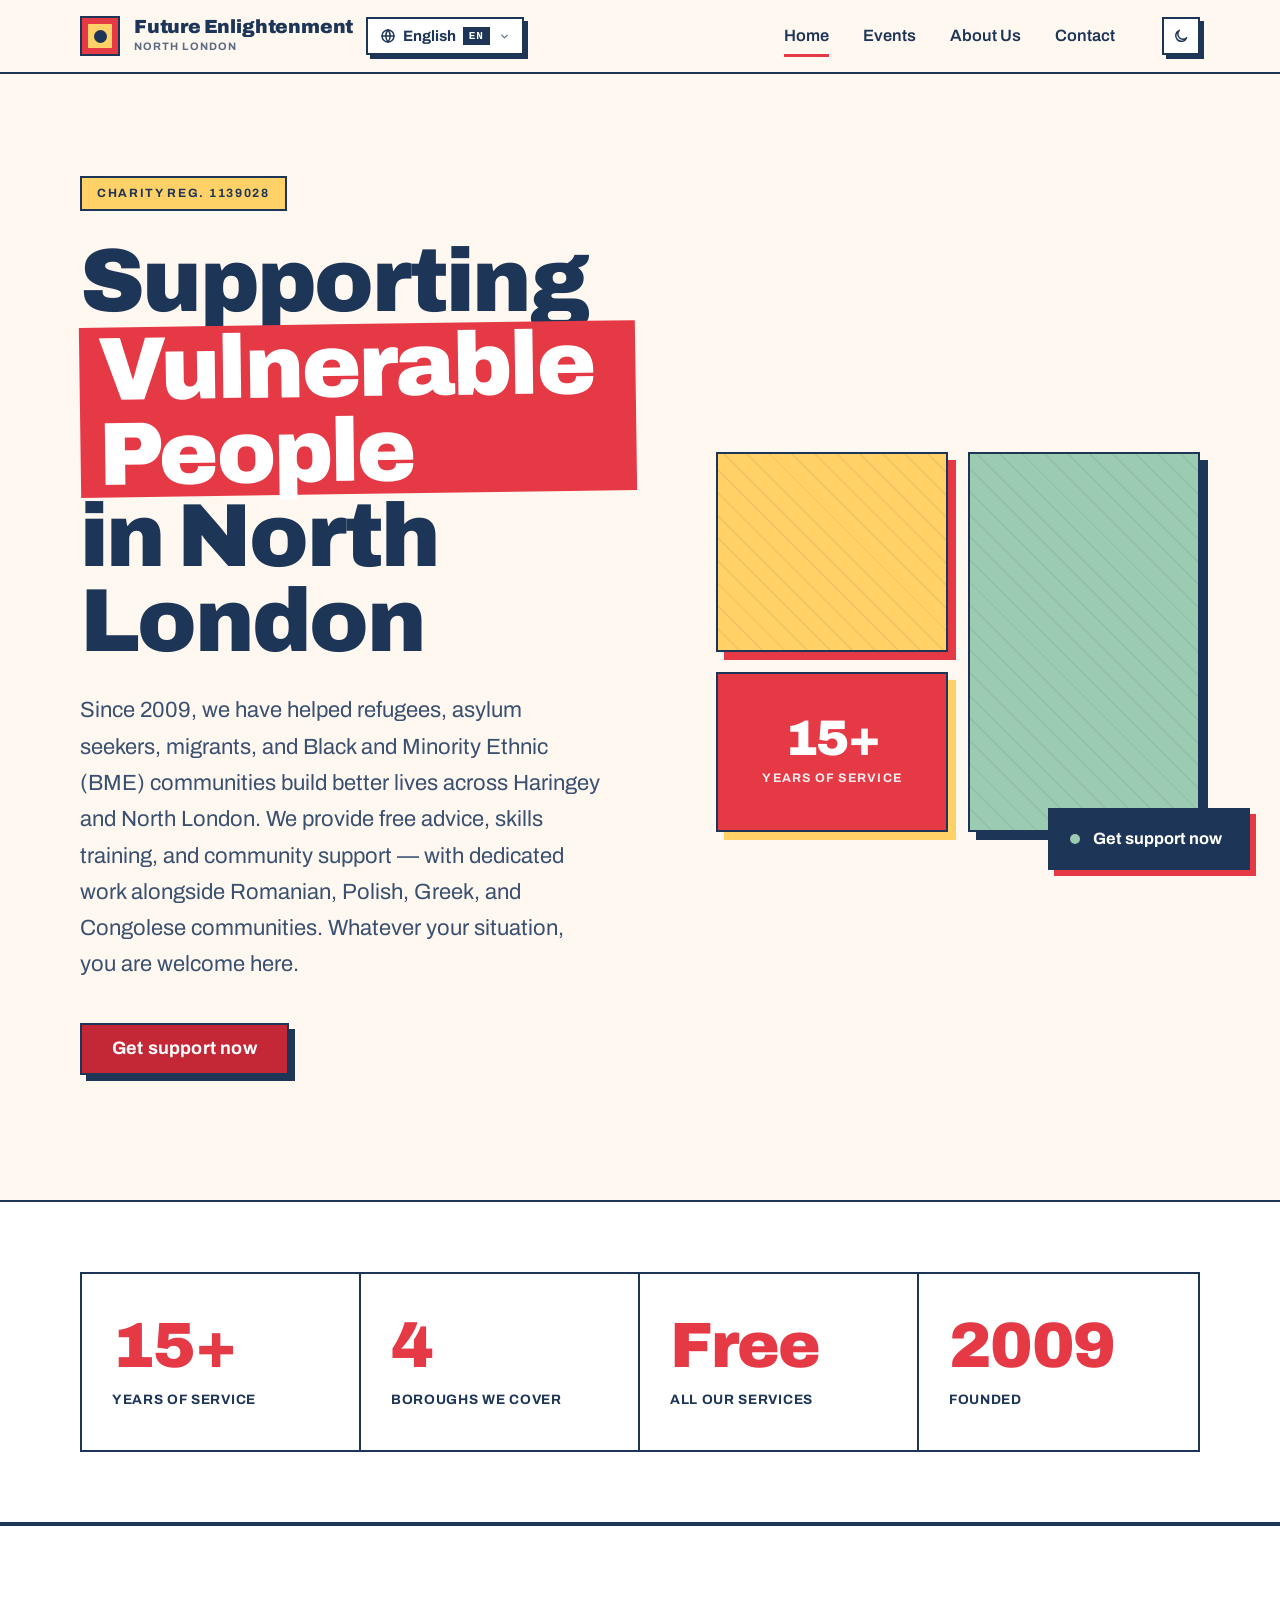
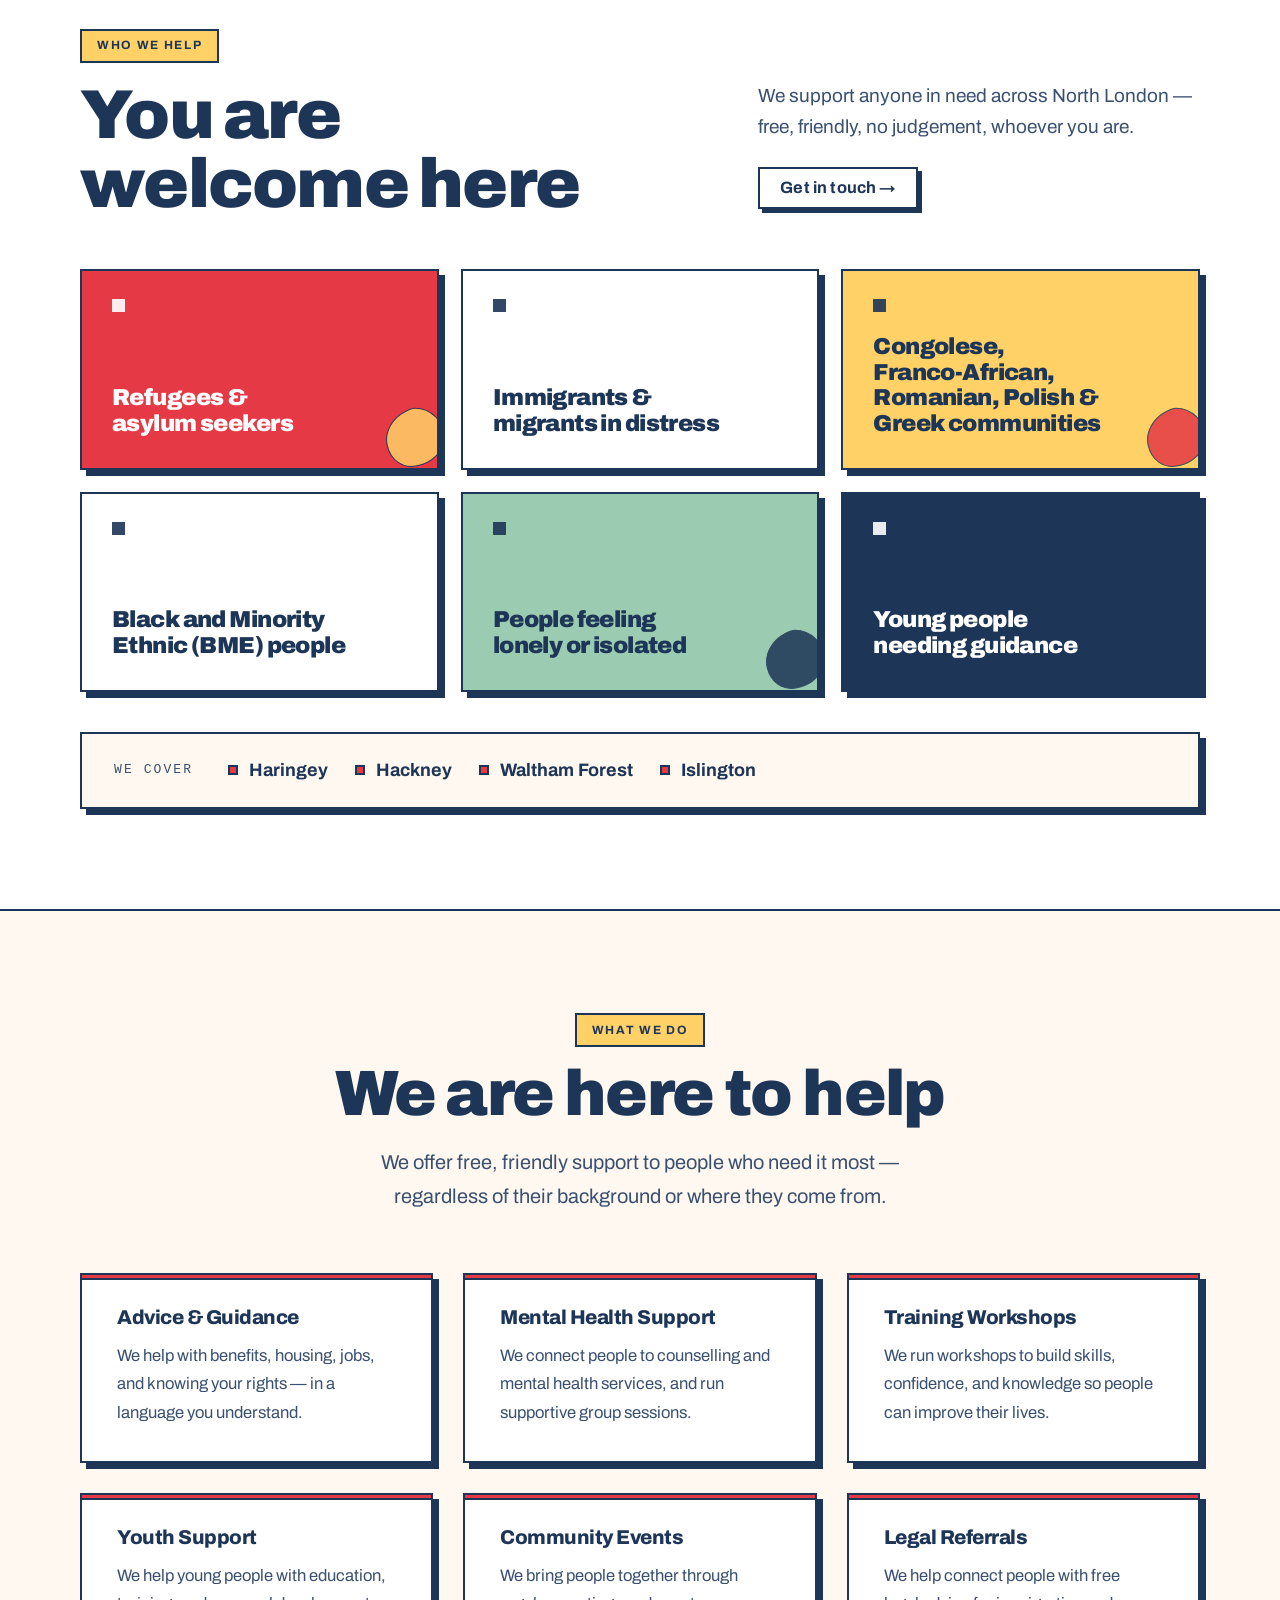
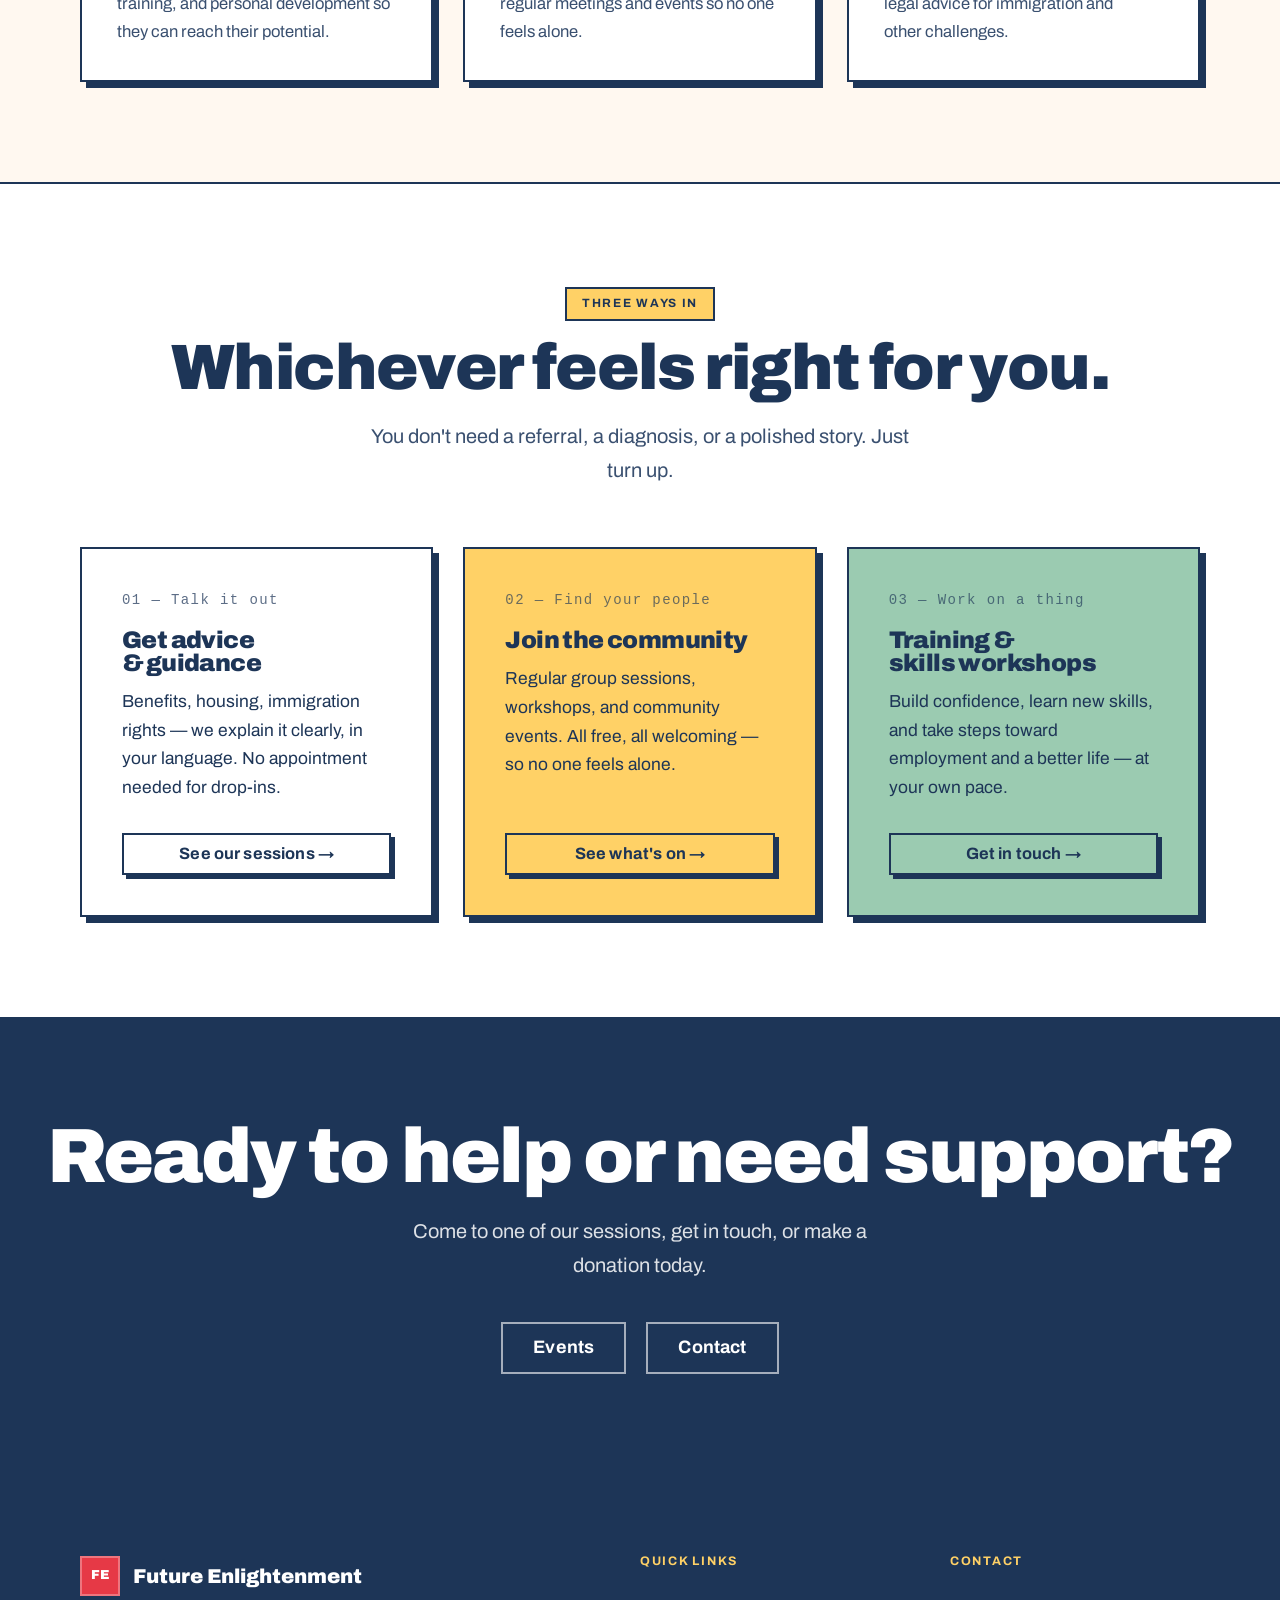
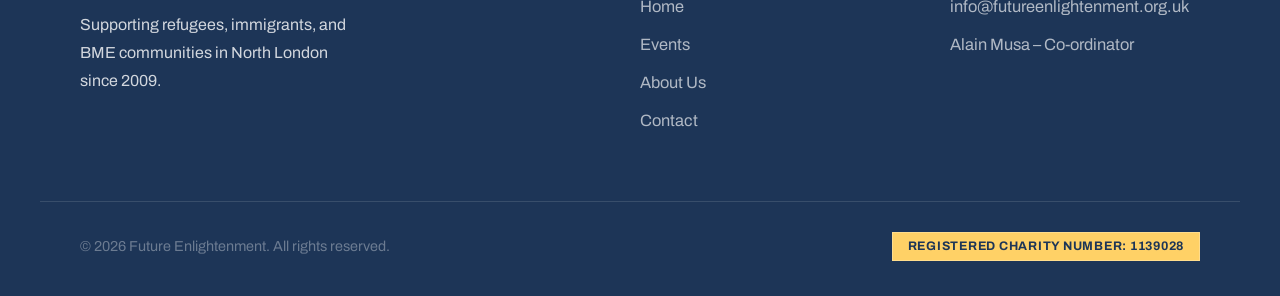
==== index.html @ 62caa4d7 "Accessibility: color contrast fixes and skip-to-content link Color scheme (WCAG AA compliance): - Ad" ====
<!DOCTYPE html>
<html lang="en">
<head>
  <meta charset="UTF-8" />
  <meta name="viewport" content="width=device-width, initial-scale=1.0" />
  <meta name="description" content="Future Enlightenment – a charity supporting refugees, immigrants, and BME communities in North London, including Romanian, Polish, and Greek migrants. Free advice, training, and community support." />
  <title>Future Enlightenment – Supporting Communities in North London</title>
  <link rel="preconnect" href="https://fonts.googleapis.com" />
  <link rel="preconnect" href="https://fonts.gstatic.com" crossorigin />
  <link href="https://fonts.googleapis.com/css2?family=Archivo:wght@400;600;700;800;900&display=swap" rel="stylesheet" />
  <link rel="stylesheet" href="css/style.css?v=4" />
</head>
<body>
  <a class="skip-link" href="#main-content">Skip to main content</a>

  <header class="site-header">
    <nav class="main-nav" aria-label="Main navigation">
      <div class="nav-left">
        <a href="index.html" class="nav-brand" aria-label="Future Enlightenment – Home">
          <span class="brand-mark" aria-hidden="true"></span>
          <span class="brand-name-wrap">
            <span class="brand-name">Future Enlightenment</span>
            <span class="brand-tagline" data-i18n="nav_tagline">North London</span>
          </span>
        </a>
        <div class="lang-switcher" id="lang-switcher">
          <button class="lang-trigger" id="lang-trigger" aria-haspopup="listbox" aria-expanded="false" aria-label="Language: English" title="Choose your language">
            <svg viewBox="0 0 24 24" width="16" height="16" fill="none" stroke="currentColor" stroke-width="2.2" stroke-linecap="round" stroke-linejoin="round" aria-hidden="true"><circle cx="12" cy="12" r="9"/><path d="M3 12h18"/><path d="M12 3a14 14 0 0 1 0 18"/><path d="M12 3a14 14 0 0 0 0 18"/></svg>
            <span class="lang-native" id="lang-native">English</span>
            <span class="lang-code" id="lang-code" aria-hidden="true">EN</span>
            <svg viewBox="0 0 24 24" width="11" height="11" fill="none" stroke="currentColor" stroke-width="2.8" stroke-linecap="round" stroke-linejoin="round" aria-hidden="true" class="lang-chev"><path d="M6 9l6 6 6-6"/></svg>
          </button>
          <div class="lang-panel" id="lang-panel" role="listbox" aria-label="Choose your language">
            <div class="lang-panel-head">
              <svg viewBox="0 0 24 24" width="13" height="13" fill="none" stroke="currentColor" stroke-width="2.2" stroke-linecap="round" stroke-linejoin="round" aria-hidden="true"><circle cx="12" cy="12" r="9"/><path d="M3 12h18"/><path d="M12 3a14 14 0 0 1 0 18"/><path d="M12 3a14 14 0 0 0 0 18"/></svg>
              <span>Choose your language</span>
            </div>
            <div class="lang-panel-list">
              <button class="lang-option active" data-lang="en" role="option" aria-selected="true" lang="en">
                <span class="lang-option-native">English</span>
                <span class="lang-option-meta">EN · Welcome</span>
                <span class="lang-check" aria-hidden="true"><svg viewBox="0 0 24 24" width="13" height="13" fill="none" stroke="currentColor" stroke-width="3" stroke-linecap="round" stroke-linejoin="round"><path d="M5 13l4 4 10-10"/></svg></span>
              </button>
              <button class="lang-option" data-lang="fr" role="option" aria-selected="false" lang="fr">
                <span class="lang-option-native">Français</span>
                <span class="lang-option-meta">FR · Bienvenue</span>
                <span class="lang-check" aria-hidden="true" style="display:none"><svg viewBox="0 0 24 24" width="13" height="13" fill="none" stroke="currentColor" stroke-width="3" stroke-linecap="round" stroke-linejoin="round"><path d="M5 13l4 4 10-10"/></svg></span>
              </button>
              <button class="lang-option" data-lang="ro" role="option" aria-selected="false" lang="ro">
                <span class="lang-option-native">Română</span>
                <span class="lang-option-meta">RO · Bun venit</span>
                <span class="lang-check" aria-hidden="true" style="display:none"><svg viewBox="0 0 24 24" width="13" height="13" fill="none" stroke="currentColor" stroke-width="3" stroke-linecap="round" stroke-linejoin="round"><path d="M5 13l4 4 10-10"/></svg></span>
              </button>
              <button class="lang-option" data-lang="pl" role="option" aria-selected="false" lang="pl">
                <span class="lang-option-native">Polski</span>
                <span class="lang-option-meta">PL · Witamy</span>
                <span class="lang-check" aria-hidden="true" style="display:none"><svg viewBox="0 0 24 24" width="13" height="13" fill="none" stroke="currentColor" stroke-width="3" stroke-linecap="round" stroke-linejoin="round"><path d="M5 13l4 4 10-10"/></svg></span>
              </button>
              <button class="lang-option" data-lang="el" role="option" aria-selected="false" lang="el">
                <span class="lang-option-native">Ελληνικά</span>
                <span class="lang-option-meta">EL · Καλώς ήρθατε</span>
                <span class="lang-check" aria-hidden="true" style="display:none"><svg viewBox="0 0 24 24" width="13" height="13" fill="none" stroke="currentColor" stroke-width="3" stroke-linecap="round" stroke-linejoin="round"><path d="M5 13l4 4 10-10"/></svg></span>
              </button>
              <button class="lang-option" data-lang="ln" role="option" aria-selected="false" lang="ln">
                <span class="lang-option-native">Lingála</span>
                <span class="lang-option-meta">LN · Boyei bolamu</span>
                <span class="lang-check" aria-hidden="true" style="display:none"><svg viewBox="0 0 24 24" width="13" height="13" fill="none" stroke="currentColor" stroke-width="3" stroke-linecap="round" stroke-linejoin="round"><path d="M5 13l4 4 10-10"/></svg></span>
              </button>
            </div>
          </div>
        </div>
      </div>

      <div class="nav-panel" id="nav-panel">
        <ul class="nav-links-row" role="list">
          <li><a href="index.html"   class="nav-link" data-i18n="nav_home">Home</a></li>
          <li><a href="events.html"  class="nav-link" data-i18n="nav_events">Events</a></li>
          <li><a href="about.html"   class="nav-link" data-i18n="nav_about">About Us</a></li>
          <li><a href="contact.html" class="nav-link" data-i18n="nav_contact">Contact</a></li>
        </ul>
      </div>

      <div class="nav-right">
        <button id="contrast-toggle" class="theme-toggle" aria-label="Switch to dark mode">
          <svg class="icon-moon" viewBox="0 0 24 24" width="16" height="16" fill="none" stroke="currentColor" stroke-width="2.2" stroke-linecap="round" stroke-linejoin="round" aria-hidden="true"><path d="M20.5 14.5A8.5 8.5 0 1 1 9.5 3.5a7 7 0 0 0 11 11Z"/></svg>
          <svg class="icon-sun" viewBox="0 0 24 24" width="16" height="16" fill="none" stroke="currentColor" stroke-width="2.2" stroke-linecap="round" stroke-linejoin="round" aria-hidden="true"><circle cx="12" cy="12" r="4.5"/><path d="M12 2.5v2M12 19.5v2M4.5 12h-2M21.5 12h-2M5.6 5.6l1.4 1.4M17 17l1.4 1.4M5.6 18.4l1.4-1.4M17 7l1.4-1.4"/></svg>
        </button>
        <button id="nav-toggle" class="nav-hamburger" aria-expanded="false" aria-controls="nav-panel" aria-label="Open menu">
          <span></span>
        </button>
      </div>
    </nav>
  </header>

  <main id="main-content" tabindex="-1">

    <!-- Hero -->
    <section class="hero" aria-labelledby="hero-heading">
      <div class="container hero-inner">
        <div class="hero-text fade-up">
          <span class="eyebrow" data-i18n="home_badge">Charity Reg. 1139028</span>
          <h1 id="hero-heading">
            <span data-i18n="home_h1_1">Supporting</span>
            <span class="h1-highlight" data-i18n="home_h1_2">Vulnerable People</span><br>
            <span data-i18n="home_h1_3">in North London</span>
          </h1>
          <p data-i18n="home_hero_p">We help refugees, asylum seekers, immigrants, and Black and Minority Ethnic (BME) people in Haringey and North London to build better lives — through advice, training, and community support. We also provide support to migrants in distress, including Romanian, Polish, and Greek communities.</p>
          <div class="hero-cta">
            <a href="contact.html" class="btn btn-primary" data-i18n="home_cta_support">Get support now →</a>
          </div>
        </div>
        <div class="hero-art" aria-hidden="true">
          <div class="hero-tile hero-tile-1"></div>
          <div class="hero-tile hero-tile-2"></div>
          <div class="hero-tile hero-tile-3">
            <div class="hero-tile-num">15+</div>
            <div class="hero-tile-lbl" data-i18n="home_stat1_l">Years of service</div>
          </div>
        </div>
      </div>
    </section>

    <!-- Stats -->
    <div class="stats-band" aria-label="Our impact in numbers">
      <div class="container">
        <div class="stats-grid">
          <div class="stat-item">
            <span class="stat-number" data-i18n="home_stat1_n">15+</span>
            <span class="stat-label"  data-i18n="home_stat1_l">Years of service</span>
          </div>
          <div class="stat-item">
            <span class="stat-number" data-i18n="home_stat2_n">4</span>
            <span class="stat-label"  data-i18n="home_stat2_l">Boroughs we cover</span>
          </div>
          <div class="stat-item">
            <span class="stat-number" data-i18n="home_stat3_n">Free</span>
            <span class="stat-label"  data-i18n="home_stat3_l">All our services</span>
          </div>
          <div class="stat-item">
            <span class="stat-number" data-i18n="home_stat4_n">2009</span>
            <span class="stat-label"  data-i18n="home_stat4_l">Founded</span>
          </div>
        </div>
      </div>
    </div>

    <!-- Who We Help -->
    <section class="section section-alt who-section" aria-labelledby="who-heading">
      <div class="container">

        <div class="who-header">
          <div>
            <span class="section-eyebrow" data-i18n="home_who_label">Who We Help</span>
            <h2 id="who-heading" class="who-h2" data-i18n="home_who_title">You are welcome here</h2>
          </div>
          <div class="who-header-side">
            <p data-i18n="home_who_subtitle">We support anyone in need across North London — free, friendly, no judgement, whoever you are.</p>
            <a href="contact.html" class="btn btn-ghost btn-sm" data-i18n="home_who_cta">Get in touch →</a>
          </div>
        </div>

        <div class="who-tiles" role="list">

          <div class="who-tile who-tile-red" role="listitem">
            <span class="who-marker" aria-hidden="true"></span>
            <div class="who-tile-body">
              <h3 class="who-name" data-i18n="home_who_1">Refugees &amp; asylum seekers</h3>
            </div>
            <div class="who-shape" aria-hidden="true">
              <svg viewBox="0 0 120 120" width="64" height="64"><path d="M60 6 C 90 6 114 30 114 60 C 114 88 92 108 64 114 C 36 120 14 102 8 76 C 2 50 18 24 42 12 C 48 9 54 6 60 6 Z" fill="#FFD166" stroke="#1D3557" stroke-width="2"/></svg>
            </div>
          </div>

          <div class="who-tile who-tile-paper" role="listitem">
            <span class="who-marker" aria-hidden="true"></span>
            <div class="who-tile-body">
              <h3 class="who-name" data-i18n="home_who_2">Immigrants &amp; migrants in distress</h3>
            </div>
          </div>

          <div class="who-tile who-tile-butter" role="listitem">
            <span class="who-marker" aria-hidden="true"></span>
            <div class="who-tile-body">
              <h3 class="who-name" data-i18n="home_who_3">Congolese, Franco-African, Romanian, Polish &amp; Greek communities</h3>
            </div>
            <div class="who-shape" aria-hidden="true">
              <svg viewBox="0 0 120 120" width="64" height="64"><path d="M60 6 C 90 6 114 30 114 60 C 114 88 92 108 64 114 C 36 120 14 102 8 76 C 2 50 18 24 42 12 C 48 9 54 6 60 6 Z" fill="#E63946" stroke="#1D3557" stroke-width="2"/></svg>
            </div>
          </div>

          <div class="who-tile who-tile-paper" role="listitem">
            <span class="who-marker" aria-hidden="true"></span>
            <div class="who-tile-body">
              <h3 class="who-name" data-i18n="home_who_4">Black &amp; Minority Ethnic (BME) people</h3>
            </div>
          </div>

          <div class="who-tile who-tile-mint" role="listitem">
            <span class="who-marker" aria-hidden="true"></span>
            <div class="who-tile-body">
              <h3 class="who-name" data-i18n="home_who_6">People feeling lonely or isolated</h3>
            </div>
            <div class="who-shape" aria-hidden="true">
              <svg viewBox="0 0 120 120" width="64" height="64"><path d="M60 6 C 90 6 114 30 114 60 C 114 88 92 108 64 114 C 36 120 14 102 8 76 C 2 50 18 24 42 12 C 48 9 54 6 60 6 Z" fill="#1D3557" stroke="#1D3557" stroke-width="2"/></svg>
            </div>
          </div>

          <div class="who-tile who-tile-deep" role="listitem">
            <span class="who-marker" aria-hidden="true"></span>
            <div class="who-tile-body">
              <h3 class="who-name" data-i18n="home_who_7">Young people needing guidance</h3>
            </div>
          </div>

        </div>

        <div class="who-coverage" aria-label="Boroughs we cover">
          <span class="who-coverage-label" data-i18n="home_who_cover">We cover</span>
          <div class="who-coverage-list">
            <span class="who-coverage-item"><span class="who-dot" aria-hidden="true"></span>Haringey</span>
            <span class="who-coverage-item"><span class="who-dot" aria-hidden="true"></span>Hackney</span>
            <span class="who-coverage-item"><span class="who-dot" aria-hidden="true"></span>Waltham Forest</span>
            <span class="who-coverage-item"><span class="who-dot" aria-hidden="true"></span>Islington</span>
          </div>
        </div>

      </div>
    </section>

    <!-- What We Do -->
    <section class="section" aria-labelledby="what-heading">
      <div class="container">
        <div class="text-center">
          <span class="section-eyebrow" data-i18n="home_what_label">What We Do</span>
          <h2 class="section-title" id="what-heading" data-i18n="home_what_title">We are here to help</h2>
          <p class="section-subtitle" data-i18n="home_what_subtitle">We offer free, friendly support to people who need it most — regardless of their background or where they come from.</p>
        </div>
        <div class="card-grid" role="list">
          <article class="card" role="listitem">
            <h3 data-i18n="home_card1_title">Advice &amp; Guidance</h3>
            <p data-i18n="home_card1_text">We help with benefits, housing, jobs, and knowing your rights — in a language you understand.</p>
          </article>
          <article class="card" role="listitem">
            <h3 data-i18n="home_card2_title">Mental Health Support</h3>
            <p data-i18n="home_card2_text">We connect people to counselling and mental health services, and run supportive group sessions.</p>
          </article>
          <article class="card" role="listitem">
            <h3 data-i18n="home_card3_title">Training Workshops</h3>
            <p data-i18n="home_card3_text">We run workshops to build skills, confidence, and knowledge so people can improve their lives.</p>
          </article>
          <article class="card" role="listitem">
            <h3 data-i18n="home_card4_title">Youth Support</h3>
            <p data-i18n="home_card4_text">We help young people with education, training, and personal development so they can reach their potential.</p>
          </article>
          <article class="card" role="listitem">
            <h3 data-i18n="home_card5_title">Community Events</h3>
            <p data-i18n="home_card5_text">We bring people together through regular meetings and events so no one feels alone.</p>
          </article>
          <article class="card" role="listitem">
            <h3 data-i18n="home_card6_title">Legal Referrals</h3>
            <p data-i18n="home_card6_text">We help connect people with free legal advice for immigration and other challenges.</p>
          </article>
        </div>
      </div>
    </section>

    <!-- Three ways to get support -->
    <section class="section bg-paper" aria-labelledby="support-heading">
      <div class="container">
        <div class="text-center">
          <span class="section-eyebrow" data-i18n="home_ways_eyebrow">Three ways in</span>
          <h2 class="section-title" id="support-heading" data-i18n="home_ways_title">Whichever feels right for you.</h2>
          <p class="section-subtitle" data-i18n="home_ways_subtitle">You don't need a referral, a diagnosis, or a polished story. Just turn up.</p>
        </div>
        <div class="help-grid">
          <div class="help-card" style="background:var(--paper);">
            <div class="help-card-num" data-i18n="home_ways_1_num">01 — Talk it out</div>
            <h3 data-i18n="home_ways_1_title">Get advice &amp; guidance</h3>
            <p data-i18n="home_ways_1_text">Benefits, housing, immigration rights — we explain it clearly, in your language. No appointment needed for drop-ins.</p>
            <a href="events.html" class="btn btn-ghost btn-sm" data-i18n="home_ways_1_btn">See our sessions →</a>
          </div>
          <div class="help-card" style="background:var(--butter);color:var(--on-warm);">
            <div class="help-card-num" style="color:var(--on-warm);opacity:0.65;" data-i18n="home_ways_2_num">02 — Find your people</div>
            <h3 data-i18n="home_ways_2_title">Join the community</h3>
            <p data-i18n="home_ways_2_text">Regular group sessions, workshops, and community events. All free, all welcoming — so no one feels alone.</p>
            <a href="events.html" class="btn btn-ghost btn-sm" style="border-color:var(--ink);color:var(--ink);" data-i18n="home_ways_2_btn">See what's on →</a>
          </div>
          <div class="help-card" style="background:var(--mint);color:var(--on-warm);">
            <div class="help-card-num" style="color:var(--on-warm);opacity:0.65;" data-i18n="home_ways_3_num">03 — Work on a thing</div>
            <h3 data-i18n="home_ways_3_title">Training &amp; skills workshops</h3>
            <p data-i18n="home_ways_3_text">Build confidence, learn new skills, and take steps toward employment and a better life — at your own pace.</p>
            <a href="contact.html" class="btn btn-ghost btn-sm" style="border-color:var(--ink);color:var(--ink);" data-i18n="home_ways_3_btn">Get in touch →</a>
          </div>
        </div>
      </div>
    </section>

    <!-- CTA -->
    <div class="cta-banner" aria-labelledby="cta-heading">
      <h2 id="cta-heading" data-i18n="home_cta_banner_title">Ready to help or need support?</h2>
      <p data-i18n="home_cta_banner_text">Come to one of our sessions, get in touch, or make a donation today.</p>
      <div class="cta-banner-btns">
        <a href="events.html"  class="btn btn-outline" data-i18n="nav_events">Find an Event</a>
        <a href="contact.html" class="btn btn-outline" data-i18n="nav_contact">Contact Us</a>
      </div>
    </div>

  </main>

  <a href="contact.html" class="sticky-help" aria-label="Get support – contact us">
    <span class="dot" aria-hidden="true"></span>
    <span data-i18n="home_cta_support">Get support now</span>
  </a>

  <footer class="site-footer">
    <div class="footer-grid">
      <div class="footer-brand">
        <div class="footer-logo">
          <div class="footer-logo-icon" aria-hidden="true">FE</div>
          Future Enlightenment
        </div>
        <p data-i18n="footer_tagline">Supporting refugees, immigrants, and BME communities in North London since 2009.</p>
      </div>
      <div class="footer-col">
        <h4 data-i18n="footer_links">Quick Links</h4>
        <a href="index.html"   data-i18n="nav_home">Home</a>
        <a href="events.html"  data-i18n="nav_events">Events</a>
        <a href="about.html"   data-i18n="nav_about">About Us</a>
        <a href="contact.html" data-i18n="nav_contact">Contact</a>
      </div>
      <div class="footer-col">
        <h4 data-i18n="footer_contact">Contact</h4>
        <a href="mailto:info@futureenlightenment.org.uk">info@futureenlightenment.org.uk</a>
        <a href="contact.html">Alain Musa – Co-ordinator</a>
      </div>
    </div>
    <div class="footer-bottom">
      <span data-i18n="footer_copy">© 2026 Future Enlightenment. All rights reserved.</span>
      <span class="footer-charity-num" data-i18n="footer_reg">Registered charity: 1139028</span>
    </div>
  </footer>

  <script src="js/translations.js?v=2"></script>
  <script src="js/main.js?v=2"></script>
</body>
</html>
---- css/style.css ----
/* =======================================================
   Future Enlightenment — Design System 2026
   Bold blocks · Hard shadows · Warm palette · Dark mode
   ======================================================= */

/* ---- TOKENS ---- */
:root {
  --bg:        #FFF8F0;
  --ink:       #1D3557;
  --ink-soft:  #3A5070;
  --red:       #E63946;
  --red-deep:  #C42836;  /* darker red — white text passes WCAG AA (5.7:1) */
  --butter:    #FFD166;
  --mint:      #9BCBB1;
  --paper:     #FFFFFF;
  --deep:      #1D3557;
  --muted:     rgba(29,53,87,0.72);  /* WCAG AA on cream (4.6:1) */
  --on-accent: #FFFFFF;
  --on-warm:   #1D3557;
  --stripe:    rgba(29,53,87,0.06);
  --sh:        6px 6px 0 var(--ink);
  --sh-sm:     4px 4px 0 var(--ink);
  --sh-lg:     8px 8px 0 var(--ink);
  --t:         0.15s ease;
  --font-d:    'Archivo', 'DM Serif Display', serif;
  --font-b:    'Archivo', 'Inter', system-ui, sans-serif;
}

[data-theme="dark"] {
  --bg:       #0E1520;
  --ink:      #F5EFE3;
  --ink-soft: #C8C2B5;
  --paper:    #18222F;
  --deep:     #050B14;
  --muted:    rgba(245,239,227,0.55);
  --stripe:   rgba(245,239,227,0.08);
}

/* ---- RESET ---- */
*, *::before, *::after { box-sizing: border-box; margin: 0; padding: 0; }
html { scroll-behavior: smooth; font-size: 20px; }
body {
  font-family: var(--font-b);
  background: var(--bg);
  color: var(--ink);
  line-height: 1.6;
  -webkit-font-smoothing: antialiased;
}
img { max-width: 100%; display: block; }
a { color: inherit; }
button { font-family: inherit; cursor: pointer; }

/* ---- SKIP LINK ---- */
/* Invisible until Tab is pressed; slides into view for keyboard/screen-reader users */
.skip-link {
  position: fixed;
  top: -100px;
  left: 12px;
  z-index: 9999;
  background: var(--ink);
  color: var(--bg);
  padding: 12px 20px;
  border: 2px solid var(--ink);
  box-shadow: 4px 4px 0 var(--butter);
  font-family: var(--font-b);
  font-weight: 700;
  font-size: 0.75rem;
  letter-spacing: 0.02em;
  text-decoration: none;
  transition: top 0.18s cubic-bezier(.5,.1,.3,1);
}
.skip-link:focus,
.skip-link:focus-visible {
  top: 12px;
  outline: 3px solid var(--butter);
  outline-offset: 3px;
}
#main-content:focus { outline: none; }

/* ---- TYPOGRAPHY ---- */
h1, h2, h3, h4 {
  font-family: var(--font-d);
  font-weight: 900;
  line-height: 0.95;
  letter-spacing: -0.025em;
  text-wrap: balance;
  margin: 0;
}
p, li { text-wrap: pretty; }

/* ---- LAYOUT ---- */
.container {
  width: 100%;
  max-width: 1200px;
  margin: 0 auto;
  padding: 0 2rem;
}
@media (max-width: 640px) { .container { padding: 0 1.25rem; } }

/* ---- BUTTONS ---- */
.btn {
  display: inline-flex; align-items: center; justify-content: center;
  gap: 0.4rem; min-height: 52px; padding: 0 1.5rem;
  border: 2px solid var(--ink); background: var(--red-deep);
  color: var(--on-accent); font-family: var(--font-b);
  font-weight: 700; font-size: 0.9rem; letter-spacing: 0.01em;
  border-radius: 0; box-shadow: var(--sh); text-decoration: none;
  transition: transform var(--t), box-shadow var(--t); white-space: nowrap;
}
.btn:hover  { transform: translate(-2px,-2px); box-shadow: var(--sh-lg); }
.btn:active { transform: translate(2px,2px);   box-shadow: none; }
.btn-primary  { background: var(--red-deep); color: var(--on-accent); }
.btn-secondary { background: var(--paper); color: var(--ink); }
.btn-ghost    { background: transparent; color: var(--ink); box-shadow: none; }
.btn-ghost:hover { background: var(--red-deep); color: var(--on-accent); border-color: var(--red-deep); transform: none; box-shadow: none; }
.btn-outline  { background: transparent; color: var(--on-accent); border-color: rgba(255,255,255,0.6); box-shadow: none; }
.btn-outline:hover { background: rgba(255,255,255,0.15); color: var(--on-accent); transform: none; }
.btn-green    { background: var(--mint); color: var(--on-warm); }
.btn-sm { min-height: 42px; padding: 0 1rem; font-size: 0.82rem; box-shadow: var(--sh-sm); }
.btn-sm:hover { box-shadow: var(--sh); }

/* ---- FOCUS RINGS — visible for keyboard/switch users ---- */
.btn:focus-visible,
.btn-sm:focus-visible,
.btn-ghost:focus-visible,
.btn-outline:focus-visible,
.nav-link:focus-visible,
.nav-hamburger:focus-visible,
.lang-trigger:focus-visible,
.lang-option:focus-visible,
.theme-toggle:focus-visible,
.sticky-help:focus-visible,
button:focus-visible,
a:focus-visible,
input:focus-visible,
textarea:focus-visible,
select:focus-visible {
  outline: 3px solid var(--butter);
  outline-offset: 3px;
  z-index: 1;
}

/* ---- EYEBROW ---- */
.eyebrow, .section-eyebrow, .page-eyebrow {
  display: inline-block;
  background: var(--butter); color: var(--on-warm);
  border: 2px solid var(--ink);
  padding: 0.28rem 0.75rem;
  font-size: 0.6rem; font-weight: 700;
  text-transform: uppercase; letter-spacing: 0.14em;
  font-family: var(--font-b);
}

/* ---- ICON TOGGLE ---- */
.icon-sun { display: none; }
[data-theme="dark"] .icon-moon { display: none; }
[data-theme="dark"] .icon-sun  { display: block; }

/* ==============================================
   NAVIGATION
   ============================================== */
.site-header {
  position: sticky; top: 0; z-index: 50;
  background: var(--bg);
  border-bottom: 2px solid var(--ink);
}
.main-nav {
  max-width: 1200px; margin: 0 auto; padding: 0 2rem;
  display: flex; align-items: center;
  justify-content: space-between;
  gap: 1.5rem; min-height: 72px;
}
.nav-left {
  display: flex; align-items: center; gap: 0.65rem; flex-shrink: 0;
}
.nav-brand {
  display: flex; align-items: center; gap: 0.7rem;
  text-decoration: none; color: var(--ink);
}
.brand-mark {
  width: 40px; height: 40px; background: var(--red);
  border: 2px solid var(--ink); position: relative; flex-shrink: 0;
}
.brand-mark::after {
  content: ''; position: absolute; inset: 6px; background: var(--butter);
}
.brand-mark::before {
  content: ''; position: absolute;
  left: 12px; top: 12px; width: 13px; height: 13px;
  background: var(--ink); border-radius: 50%; z-index: 2;
}
.brand-name-wrap { display: flex; flex-direction: column; }
.brand-name {
  font-family: var(--font-d); font-weight: 900; font-size: 0.95rem;
  letter-spacing: -0.01em; line-height: 1.1; color: var(--ink);
}
.brand-tagline {
  font-size: 0.54rem; font-weight: 700; letter-spacing: 0.1em;
  text-transform: uppercase; color: var(--muted);
}
.theme-toggle {
  display: inline-flex; align-items: center; justify-content: center;
  width: 38px; height: 38px;
  border: 2px solid var(--ink); background: var(--paper);
  color: var(--ink); padding: 0;
  box-shadow: var(--sh-sm);
  transition: transform var(--t), box-shadow var(--t);
}
.theme-toggle:hover { transform: translate(-1px,-1px); box-shadow: var(--sh); }
[data-theme="dark"] .theme-toggle { background: var(--butter); color: var(--on-warm); }

.nav-panel {
  display: flex; align-items: center;
  gap: 0.5rem; flex: 1; justify-content: flex-end;
}
.nav-links-row {
  display: flex; align-items: center; gap: 0; list-style: none;
}
.nav-link {
  display: block; padding: 0.5rem 0.85rem;
  font-weight: 600; font-size: 0.82rem; color: var(--ink);
  text-decoration: none; position: relative;
}
.nav-link::after {
  content: ''; position: absolute;
  left: 0.85rem; right: 0.85rem; bottom: 2px;
  height: 3px; background: var(--red);
  transform: scaleX(0); transform-origin: left;
  transition: transform 0.18s ease;
}
.nav-link:hover::after, .nav-link.active::after { transform: scaleX(1); }
.nav-right {
  display: inline-flex; align-items: center; gap: 0.5rem; flex-shrink: 0;
}
.nav-hamburger {
  display: none; width: 38px; height: 38px;
  border: 2px solid var(--ink); background: var(--bg);
  padding: 0; align-items: center; justify-content: center; flex-shrink: 0;
}
.nav-hamburger span,
.nav-hamburger span::before,
.nav-hamburger span::after {
  display: block; width: 18px; height: 2px;
  background: var(--ink); position: relative;
}
.nav-hamburger span::before,
.nav-hamburger span::after {
  content: ''; position: absolute; left: 0;
}
.nav-hamburger span::before { top: -5px; }
.nav-hamburger span::after  { top: 5px; }

/* ---- LANGUAGE SWITCHER ---- */
.lang-switcher { position: relative; display: inline-flex; }
.lang-trigger {
  display: inline-flex; align-items: center; gap: 7px;
  height: 38px; padding: 0 12px;
  background: var(--paper); color: var(--ink);
  border: 2px solid var(--ink); box-shadow: var(--sh-sm);
  font-family: var(--font-b); font-weight: 700; font-size: 0.75rem;
  cursor: pointer; transition: transform var(--t), box-shadow var(--t);
}
.lang-trigger:hover { transform: translate(-1px,-1px); box-shadow: var(--sh); }
.lang-trigger:active { transform: translate(1px,1px); box-shadow: none; }
.lang-trigger[aria-expanded="true"] { background: var(--butter); color: var(--on-warm); }
.lang-native { font-weight: 700; letter-spacing: -0.005em; line-height: 1; }
.lang-code {
  font-family: ui-monospace, monospace; font-size: 0.55rem; font-weight: 700;
  letter-spacing: 0.08em; padding: 3px 6px; background: var(--ink); color: var(--paper);
}
.lang-trigger[aria-expanded="true"] .lang-code { background: var(--on-warm); color: var(--butter); }
.lang-chev { margin-left: 2px; transition: transform 0.15s ease; opacity: 0.7; flex-shrink: 0; }
.lang-trigger[aria-expanded="true"] .lang-chev { transform: rotate(180deg); }

.lang-panel {
  display: none;
  position: absolute; top: calc(100% + 6px); left: 0;
  z-index: 60; min-width: 280px;
  background: var(--paper); border: 2px solid var(--ink); box-shadow: var(--sh-lg);
}
.lang-panel.is-open {
  display: block;
  animation: langIn 0.18s ease forwards;
}
@keyframes langIn {
  from { opacity: 0; transform: translateY(-6px); }
  to   { opacity: 1; transform: translateY(0); }
}
.lang-panel-head {
  display: flex; align-items: center; gap: 8px; padding: 10px 14px;
  border-bottom: 2px solid var(--ink); background: var(--ink); color: var(--paper);
  font-family: ui-monospace, monospace; font-size: 0.55rem; font-weight: 700;
  letter-spacing: 0.16em; text-transform: uppercase;
}
.lang-panel-list { display: flex; flex-direction: column; }
.lang-option {
  display: grid; grid-template-columns: 1fr auto; align-items: baseline;
  gap: 12px; padding: 11px 14px;
  background: transparent; border: none; border-bottom: 1px solid var(--stripe);
  color: var(--ink); text-align: left; font-family: var(--font-b); cursor: pointer;
  transition: background 0.1s ease, padding-left 0.1s ease; position: relative;
}
.lang-option:last-child { border-bottom: none; }
.lang-option:hover { background: var(--bg); padding-left: 20px; }
.lang-option.active { background: var(--butter); color: var(--on-warm); }
.lang-option-native {
  grid-column: 1; font-family: var(--font-d); font-weight: 900;
  font-size: 1.1rem; letter-spacing: -0.01em; line-height: 1.1; display: block;
}
.lang-option-meta {
  grid-column: 1; grid-row: 2; font-family: ui-monospace, monospace;
  font-size: 0.55rem; letter-spacing: 0.1em; text-transform: uppercase;
  color: var(--ink-soft); margin-top: 4px;
}
.lang-option.active .lang-option-meta { color: var(--on-warm); opacity: 0.75; }
.lang-check {
  grid-column: 2; grid-row: 1 / span 2; align-self: center;
  display: inline-flex; width: 26px; height: 26px;
  background: var(--red); color: var(--on-accent);
  border: 2px solid var(--ink); align-items: center; justify-content: center;
}

/* ---- LANGUAGE BANNER ---- */
.lang-banner {
  background: var(--butter); color: var(--on-warm);
  border-bottom: 2px solid var(--ink);
  animation: langBannerIn 0.32s cubic-bezier(.5,.1,.3,1) both;
}
@keyframes langBannerIn {
  from { transform: translateY(-100%); opacity: 0; }
  to   { transform: translateY(0); opacity: 1; }
}
.lang-banner-inner {
  display: flex; align-items: center; gap: 14px; padding: 12px 2rem; flex-wrap: wrap;
  max-width: 1200px; margin: 0 auto;
}
.lang-banner-globe {
  width: 36px; height: 36px; border: 2px solid var(--ink); background: var(--paper);
  color: var(--ink); display: inline-flex; align-items: center; justify-content: center; flex-shrink: 0;
}
.lang-banner-text { flex: 1; min-width: 180px; display: flex; flex-direction: column; gap: 2px; line-height: 1.3; }
.lang-banner-native { font-family: var(--font-d); font-weight: 900; font-size: 1.05rem; letter-spacing: -0.01em; }
.lang-banner-offer { font-size: 0.78rem; font-weight: 600; }
.lang-banner-actions { display: inline-flex; align-items: center; gap: 8px; }
.lang-banner-close {
  width: 34px; height: 34px; background: transparent; border: 2px solid var(--ink);
  color: var(--ink); cursor: pointer; display: inline-flex; align-items: center; justify-content: center;
  transition: transform var(--t), box-shadow var(--t);
}
.lang-banner-close:hover { transform: translate(-1px,-1px); box-shadow: var(--sh-sm); }

@media (max-width: 860px) {
  .nav-panel {
    position: fixed; inset: 72px 0 0 0;
    flex-direction: column; align-items: stretch; justify-content: flex-start;
    background: var(--bg); border-top: 2px solid var(--ink);
    padding: 1.5rem; gap: 0;
    transform: translateX(100%);
    transition: transform 0.25s ease;
    overflow-y: auto; z-index: 49;
  }
  .nav-panel.open { transform: translateX(0); }
  .nav-links-row { flex-direction: column; align-items: stretch; }
  .nav-link {
    font-size: 1.1rem; padding: 0.9rem 0.5rem;
    border-bottom: 1px solid var(--stripe); min-height: 3rem;
  }
  .nav-link::after { display: none; }
  .nav-hamburger { display: inline-flex; }
  /* Compact lang trigger on mobile: hide native label */
  .lang-native { display: none; }
  .lang-trigger { padding: 0 10px; gap: 6px; }
  .lang-panel { left: 0; right: auto; min-width: 260px; }
  .lang-banner-text { min-width: 0; flex: 1 1 100%; order: 2; }
  .lang-banner-actions { flex-wrap: wrap; }
}
@media (max-width: 640px) {
  .main-nav { padding: 0 1.25rem; }
  .lang-banner-inner { padding: 12px 1.25rem; }
}

/* hide old nav artefacts */
.nav-divider, .nav-controls, .brand-icon, .nav-actions, .lang-select { display: none; }

/* ==============================================
   HERO
   ============================================== */
.hero {
  padding: 5rem 0 4.5rem; overflow: hidden;
}
.hero-inner {
  display: grid; grid-template-columns: 1.15fr 1fr;
  gap: 4rem; align-items: center;
}
.hero-text .eyebrow { margin-bottom: 1.4rem; }
.hero h1 {
  font-size: clamp(2.6rem, 7vw, 5.5rem);
  line-height: 0.95; letter-spacing: -0.03em; margin-bottom: 1.4rem;
}
.h1-highlight {
  background: var(--red); color: var(--on-accent);
  padding: 0 0.2em; display: inline-block; transform: rotate(-0.8deg);
}
.hero p {
  font-size: clamp(0.95rem, 1.8vw, 1.1rem);
  line-height: 1.65; max-width: 520px;
  margin-bottom: 2rem; color: var(--ink-soft);
}
.hero-cta { display: flex; gap: 1rem; flex-wrap: wrap; margin-bottom: 1.75rem; }
.hero-credibility {
  display: flex; align-items: center; gap: 0.75rem;
  font-size: 0.72rem; font-weight: 700; color: var(--muted);
}
.hero-art {
  display: grid; grid-template-columns: 1fr 1fr;
  grid-template-rows: 200px 160px; gap: 1rem;
}
.hero-tile {
  border: 2px solid var(--ink); overflow: hidden; position: relative;
}
.hero-tile-1 {
  grid-column: 1; grid-row: 1;
  box-shadow: 8px 8px 0 var(--red); background: var(--butter);
}
.hero-tile-2 {
  grid-column: 2; grid-row: 1 / 3;
  box-shadow: 8px 8px 0 var(--ink); background: var(--mint);
}
.hero-tile-3 {
  grid-column: 1; grid-row: 2;
  background: var(--red); color: var(--on-accent);
  display: flex; flex-direction: column;
  justify-content: center; align-items: center;
  box-shadow: 8px 8px 0 var(--butter);
}
.hero-tile-1::before, .hero-tile-2::before {
  content: ''; position: absolute; inset: 0;
  background-image: repeating-linear-gradient(45deg, transparent 0 14px, var(--stripe) 14px 16px);
}
.hero-tile-num {
  font-family: var(--font-d); font-weight: 900; font-size: 2.5rem;
  line-height: 1; letter-spacing: -0.025em;
}
.hero-tile-lbl {
  font-size: 0.62rem; font-weight: 700; text-transform: uppercase;
  letter-spacing: 0.1em; margin-top: 0.25rem; opacity: 0.9;
}
@media (max-width: 900px) {
  .hero-inner { grid-template-columns: 1fr; gap: 0; }
  .hero-art { display: none; }
}
@media (max-width: 640px) { .hero { padding: 3.5rem 0 3rem; } }

/* ==============================================
   STATS BAND
   ============================================== */
.stats-band {
  background: var(--paper);
  border-top: 2px solid var(--ink); border-bottom: 2px solid var(--ink);
  padding: 3.5rem 0;
}
.stats-grid {
  display: grid; grid-template-columns: repeat(4,1fr);
  border: 2px solid var(--ink);
}
.stat-item {
  padding: 2rem 1.5rem;
  border-right: 2px solid var(--ink);
  background: var(--paper);
}
.stat-item:last-child { border-right: none; }
.stat-number {
  display: block; font-family: var(--font-d); font-weight: 900;
  font-size: clamp(2.2rem, 5vw, 3.75rem); line-height: 1;
  color: var(--red); letter-spacing: -0.025em;
}
.stat-label {
  display: block; font-size: 0.68rem; font-weight: 700;
  margin-top: 0.55rem; color: var(--ink);
  text-transform: uppercase; letter-spacing: 0.05em;
}
@media (max-width: 720px) {
  .stats-grid { grid-template-columns: 1fr 1fr; }
  .stat-item { border-right: none; border-bottom: 2px solid var(--ink); }
  .stat-item:nth-child(odd) { border-right: 2px solid var(--ink); }
  .stat-item:nth-last-child(-n+2) { border-bottom: none; }
  .stat-number { font-size: 2rem; }
}

/* ==============================================
   SECTIONS
   ============================================== */
.section { padding: 5rem 0; }
.section.tight { padding: 3.5rem 0; }
.section-alt { background: var(--paper); border-top: 2px solid var(--ink); border-bottom: 2px solid var(--ink); }
.bg-cream  { background: var(--bg); }
.bg-paper  { background: var(--paper); border-top: 2px solid var(--ink); border-bottom: 2px solid var(--ink); }
.bg-red    { background: var(--red); color: var(--on-accent); }
.bg-navy   { background: var(--deep); color: var(--on-accent); }
.bg-mint   { background: var(--mint); color: var(--on-warm); }
.bg-butter { background: var(--butter); color: var(--on-warm); }
.text-center { text-align: center; }
.section-title { font-size: clamp(2rem, 5vw, 3.25rem); margin-top: 0.85rem; margin-bottom: 1rem; }
.section-subtitle {
  font-size: 1rem; color: var(--ink-soft);
  max-width: 580px; line-height: 1.7; margin: 0 auto;
}
.text-center .section-subtitle { margin: 0 auto; }

/* ==============================================
   CARD GRID (services)
   ============================================== */
.card-grid {
  display: grid; grid-template-columns: repeat(3,1fr);
  gap: 1.5rem; margin-top: 3rem;
}
.card {
  background: var(--paper); border: 2px solid var(--ink);
  padding: 1.75rem; box-shadow: var(--sh);
  transition: transform var(--t), box-shadow var(--t);
  position: relative;
}
.card::before {
  content: ''; display: block; height: 5px;
  background: var(--red); margin: -1.75rem -1.75rem 1.25rem;
  border-bottom: 2px solid var(--ink);
}
.card:hover { transform: translate(-2px,-2px); box-shadow: var(--sh-lg); }
.card h3 { font-size: 1rem; font-weight: 800; margin-bottom: 0.55rem; line-height: 1.25; }
.card p  { font-size: 0.83rem; color: var(--ink-soft); line-height: 1.7; }
@media (max-width: 860px) { .card-grid { grid-template-columns: 1fr 1fr; } }
@media (max-width: 520px) { .card-grid { grid-template-columns: 1fr; } }

/* ==============================================
   WHO WE HELP — tile redesign
   ============================================== */
.who-section { background: var(--paper); }

.who-header {
  display: grid;
  grid-template-columns: 1.4fr 1fr;
  gap: 3rem;
  align-items: end;
  margin-bottom: 2.5rem;
}
.who-h2 {
  font-size: clamp(2.4rem, 5.4vw, 4.2rem);
  margin-top: 0.9rem;
  line-height: 1;
}
.who-h2-hl {
  background: var(--butter);
  color: var(--on-warm);
  padding: 0 0.3em;
  display: inline-block;
  transform: rotate(-1.5deg);
}
.who-header-side {
  display: flex; flex-direction: column;
  align-items: flex-start; gap: 1.25rem;
  padding-bottom: 0.5rem;
}
.who-header-side p { font-size: 0.95rem; line-height: 1.65; color: var(--ink-soft); margin: 0; }

/* Tile grid — 3 columns × 2 rows */
.who-tiles {
  display: grid;
  grid-template-columns: repeat(3, 1fr);
  gap: 1.1rem;
}
.who-tile {
  position: relative;
  border: 2px solid var(--ink);
  box-shadow: 6px 6px 0 var(--ink);
  padding: 1.4rem 1.5rem 1.6rem;
  display: flex; flex-direction: column;
  min-height: 200px;
  overflow: hidden;
  transition: transform var(--t), box-shadow var(--t);
}
.who-tile:hover { transform: translate(-2px,-2px); box-shadow: 8px 8px 0 var(--ink); }

/* Colour variants */
.who-tile-red    { background: var(--red);    color: var(--on-accent); }
.who-tile-butter { background: var(--butter); color: var(--on-warm); }
.who-tile-mint   { background: var(--mint);   color: var(--on-warm); }
.who-tile-deep   { background: var(--deep);   color: var(--on-accent); }
.who-tile-paper  { background: var(--paper);  color: var(--ink); }

/* Small square marker at top-left */
.who-marker {
  width: 13px; height: 13px;
  background: currentColor;
  opacity: 0.9;
  display: block;
  margin-bottom: 1.1rem;
  flex-shrink: 0;
}
.who-tile-body { margin-top: auto; position: relative; z-index: 1; }
.who-name {
  font-size: clamp(1.15rem, 1.8vw, 1.5rem);
  line-height: 1.1; margin: 0;
  max-width: 16ch;
}

/* Decorative blob — bottom-right corner */
.who-shape {
  position: absolute; right: -10px; bottom: -10px;
  pointer-events: none; opacity: 0.85;
}

/* Coverage strip */
.who-coverage {
  margin-top: 2rem;
  display: flex; align-items: center; gap: 1.75rem; flex-wrap: wrap;
  padding: 1.1rem 1.6rem;
  border: 2px solid var(--ink);
  background: var(--bg);
  box-shadow: 6px 6px 0 var(--ink);
}
.who-coverage-label {
  font-family: ui-monospace, monospace;
  font-size: 0.65rem; letter-spacing: 0.16em;
  text-transform: uppercase; color: var(--ink-soft);
  white-space: nowrap;
}
.who-coverage-list { display: flex; gap: 1.35rem; flex-wrap: wrap; flex: 1; }
.who-coverage-item {
  display: inline-flex; align-items: center; gap: 0.55rem;
  font-weight: 700; font-size: 0.9rem;
}
.who-dot {
  width: 10px; height: 10px;
  background: var(--red);
  border: 2px solid var(--ink);
  display: inline-block; flex-shrink: 0;
}

@media (max-width: 900px) {
  .who-header { grid-template-columns: 1fr; gap: 1.75rem; align-items: start; }
  .who-tiles  { grid-template-columns: repeat(2, 1fr); }
}
@media (max-width: 540px) {
  .who-tiles { grid-template-columns: 1fr; }
  .who-tile  { min-height: 160px; }
}

/* ==============================================
   HELP PATHS (3-up)
   ============================================== */
.help-grid {
  display: grid; grid-template-columns: repeat(3,1fr);
  gap: 1.5rem; margin-top: 3rem;
}
.help-card {
  border: 2px solid var(--ink); padding: 2rem;
  display: flex; flex-direction: column; min-height: 300px;
  box-shadow: var(--sh);
  transition: transform var(--t), box-shadow var(--t);
}
.help-card:hover { transform: translate(-2px,-2px); box-shadow: var(--sh-lg); }
.help-card-num {
  font-family: ui-monospace, monospace; font-size: 0.7rem;
  letter-spacing: 0.1em; color: var(--muted); margin-bottom: 0.9rem;
}
.help-card h3 { font-size: 1.2rem; margin-bottom: 0.65rem; }
.help-card p  { font-size: 0.87rem; line-height: 1.65; flex: 1; margin-bottom: 1.5rem; }
@media (max-width: 860px) { .help-grid { grid-template-columns: 1fr; } }

/* ==============================================
   CTA BANNER
   ============================================== */
.cta-banner {
  background: var(--deep); color: var(--on-accent);
  padding: 5rem 2rem; text-align: center;
  border-top: 2px solid var(--ink);
}
.cta-banner h2 {
  font-size: clamp(2rem, 6vw, 4.5rem);
  margin-bottom: 1rem; color: var(--on-accent);
}
.cta-banner p {
  font-size: 1rem; opacity: 0.85; line-height: 1.7;
  margin-bottom: 2rem; max-width: 540px; margin-left: auto; margin-right: auto;
}
.cta-banner-btns { display: flex; gap: 1rem; justify-content: center; flex-wrap: wrap; }
.cta-banner-inner { /* legacy wrapper */ }

/* ==============================================
   INFO BOX
   ============================================== */
.info-box {
  background: var(--butter); border: 2px solid var(--ink);
  color: var(--on-warm); padding: 1.15rem 1.4rem;
  font-size: 0.88rem; line-height: 1.7;
  box-shadow: var(--sh-sm);
}
.info-box strong { font-weight: 800; color: var(--on-warm); }
.mt-3 { margin-top: 1.75rem; }

/* ==============================================
   PAGE HERO (inner pages)
   ============================================== */
.page-hero, .donate-hero {
  background: var(--deep); color: var(--on-accent);
  padding: 5rem 2rem 4.5rem; text-align: center;
}
.page-hero-inner, .donate-hero-inner {
  max-width: 780px; margin: 0 auto;
}
.page-hero h1, .donate-hero h1 {
  font-size: clamp(2.4rem, 6vw, 4rem); color: var(--on-accent);
  margin-bottom: 0.9rem; line-height: 1.05;
}
.page-hero p, .donate-hero p {
  font-size: 1.05rem; opacity: 0.85; line-height: 1.75;
  max-width: 560px; margin: 0 auto;
}
.breadcrumb { font-size: 0.72rem; opacity: 0.6; margin-bottom: 1.25rem; }
.breadcrumb a { color: rgba(255,255,255,0.75); text-decoration: none; }
.breadcrumb a:hover { color: var(--on-accent); }
@media (max-width: 600px) {
  .page-hero, .donate-hero { padding: 3.5rem 1.25rem 3rem; text-align: left; }
  .page-hero p, .donate-hero p { margin: 0; }
}

/* ==============================================
   TWO-COL
   ============================================== */
.two-col {
  display: grid; grid-template-columns: 1fr 1fr;
  gap: 0; border: 2px solid var(--ink);
}
.two-col > div { padding: 2.5rem; }
.two-col > div:first-child { border-right: 2px solid var(--ink); }
@media (max-width: 720px) {
  .two-col { grid-template-columns: 1fr; }
  .two-col > div:first-child { border-right: none; border-bottom: 2px solid var(--ink); }
}

/* ==============================================
   VALUES
   ============================================== */
.values-grid {
  display: grid; grid-template-columns: repeat(5,1fr);
  gap: 1.25rem; margin-top: 2.5rem;
}
.value-card {
  border: 2px solid var(--ink); padding: 1.5rem 1.25rem;
  box-shadow: var(--sh-sm); background: var(--paper);
  display: flex; flex-direction: column; gap: 0.35rem;
  transition: background var(--t), transform var(--t);
}
.value-card:hover { background: var(--butter); color: var(--on-warm); transform: translate(-2px,-2px); }
.value-card strong { font-size: 0.95rem; font-weight: 800; }
.value-card span   { font-size: 0.78rem; color: var(--ink-soft); line-height: 1.5; }
.value-card:hover span { color: var(--on-warm); }
@media (max-width: 900px) { .values-grid { grid-template-columns: repeat(3,1fr); } }
@media (max-width: 540px) { .values-grid { grid-template-columns: 1fr 1fr; } }

/* ==============================================
   PRINCIPLES (about page)
   ============================================== */
.principles-grid {
  display: grid; grid-template-columns: 1fr 1fr;
  gap: 1.5rem; margin-top: 2.5rem;
}
.principle-card {
  border: 2px solid var(--ink); padding: 2.25rem;
  box-shadow: var(--sh); display: flex; flex-direction: column;
}
.principle-num {
  font-family: var(--font-d); font-weight: 900; font-size: 3.5rem;
  line-height: 1; color: var(--red); margin-bottom: 0.75rem;
}
.principle-card.bg-butter .principle-num,
.principle-card.bg-mint   .principle-num { color: var(--ink); }
.principle-card h3 { font-size: 1.1rem; margin-bottom: 0.6rem; }
.principle-card p  { font-size: 0.87rem; line-height: 1.7; }
@media (max-width: 640px) { .principles-grid { grid-template-columns: 1fr; } }

/* ==============================================
   TEAM
   ============================================== */
.team-grid {
  display: grid; grid-template-columns: repeat(3,1fr);
  gap: 1.5rem; margin-top: 2.5rem;
}
.team-card {
  border: 2px solid var(--ink); background: var(--paper);
  overflow: hidden; box-shadow: var(--sh);
}
.team-avatar {
  width: 100%; height: 170px; background: var(--red);
  color: var(--on-accent); display: flex; align-items: center;
  justify-content: center; font-family: var(--font-d);
  font-size: 2.25rem; font-weight: 900;
  border-bottom: 2px solid var(--ink);
}
.team-card-body { padding: 1.25rem; }
.team-card h3 { font-size: 0.95rem; font-weight: 800; margin-bottom: 0.2rem; }
.team-role {
  font-size: 0.68rem; font-weight: 700; color: var(--red);
  text-transform: uppercase; letter-spacing: 0.08em; margin-bottom: 0.6rem;
}
.team-card p { font-size: 0.82rem; color: var(--ink-soft); line-height: 1.6; }
@media (max-width: 720px) { .team-grid { grid-template-columns: 1fr 1fr; } }
@media (max-width: 480px) { .team-grid { grid-template-columns: 1fr; } }

/* ==============================================
   PARTNERS
   ============================================== */
.partners-list {
  display: flex; gap: 1rem; flex-wrap: wrap;
  justify-content: center; margin-top: 2.5rem;
}
.partner-badge {
  border: 2px solid var(--ink); padding: 0.6rem 1.2rem;
  font-weight: 700; font-size: 0.8rem; background: var(--paper);
  box-shadow: var(--sh-sm);
  transition: background var(--t), transform var(--t), box-shadow var(--t);
}
.partner-badge:hover {
  background: var(--butter); color: var(--on-warm);
  transform: translate(-2px,-2px); box-shadow: var(--sh);
}

/* ==============================================
   IMPACT BARS (about page)
   ============================================== */
.impact-grid {
  display: grid; grid-template-columns: 1fr 1.4fr;
  gap: 4rem; align-items: center; margin-top: 1rem;
}
.impact-bar-list { display: flex; flex-direction: column; gap: 0.85rem; }
.impact-bar-row { display: flex; flex-direction: column; gap: 0.35rem; }
.impact-bar-label {
  display: flex; justify-content: space-between;
  font-size: 0.82rem; font-weight: 600;
}
.impact-bar-label span:last-child {
  font-family: var(--font-d); font-weight: 900; font-size: 1rem;
}
.impact-bar {
  height: 16px; background: var(--bg);
  border: 2px solid var(--ink); overflow: hidden;
}
.impact-bar-fill { height: 100%; background: var(--red); }
@media (max-width: 720px) { .impact-grid { grid-template-columns: 1fr; gap: 2rem; } }

/* ==============================================
   SESSIONS TABLE (events page)
   ============================================== */
.sessions-table { --row-border: 2px solid var(--ink); }

.sessions-grid {
  display: grid;
  grid-template-columns: repeat(3, 1fr);
  gap: 1.375rem;
  margin-top: 0;
}

.session-card {
  display: flex; flex-direction: column;
  border: var(--row-border);
  background: var(--paper);
  box-shadow: 6px 6px 0 var(--ink);
  transition: transform var(--t), box-shadow var(--t);
  min-width: 0;
}
.session-card:hover { transform: translate(-2px,-2px); box-shadow: 8px 8px 0 var(--ink); }

/* Coloured header bands */
.session-head {
  padding: 1.375rem 1.625rem;
  border-bottom: var(--row-border);
  display: flex; align-items: center; gap: 0.875rem;
}
.session-head-red    { background: var(--red);    color: var(--on-accent); }
.session-head-butter { background: var(--butter); color: var(--on-warm); }
.session-head-mint   { background: var(--mint);   color: var(--on-warm); }

.session-num {
  font-family: ui-monospace, monospace;
  font-size: 0.6rem; font-weight: 700; letter-spacing: 0.08em;
  padding: 0.25rem 0.5rem;
  border: var(--row-border);
  line-height: 1.1; flex-shrink: 0;
}
.session-num-butter { background: var(--butter); color: var(--on-warm); }
.session-num-red    { background: var(--red);    color: var(--on-accent); }

.session-head h3 {
  font-size: clamp(1rem, 1.7vw, 1.3rem);
  letter-spacing: -0.01em; line-height: 1.1;
  margin: 0; color: inherit;
}

/* Body: definition list + description */
.session-body {
  background: var(--paper); color: var(--ink);
  padding: 1.625rem 1.75rem 1.75rem;
  flex: 1; display: flex; flex-direction: column; gap: 1rem;
}
.session-body dl { margin: 0; display: grid; gap: 0.75rem; }
.session-body dl > div {
  display: grid;
  grid-template-columns: 3.2rem 1fr;
  align-items: baseline; gap: 0.6rem;
  font-size: 0.85rem; line-height: 1.45;
}
.session-body dt {
  font-family: ui-monospace, monospace;
  font-size: 0.58rem; letter-spacing: 0.12em;
  text-transform: uppercase; font-weight: 700;
  color: var(--ink-soft); padding-top: 0.2rem;
}
.session-body dd { margin: 0; color: var(--ink); font-weight: 600; }
.session-body p {
  margin: 0; padding-top: 1rem;
  border-top: 1px dashed var(--ink-soft);
  color: var(--ink-soft); font-size: 0.8rem; line-height: 1.6;
}

/* "Good to know" note */
.session-note {
  margin-top: 1.75rem;
  background: var(--butter); color: var(--on-warm);
  border: var(--row-border);
  box-shadow: 6px 6px 0 var(--ink);
  padding: 1.375rem 1.625rem;
  font-size: 0.82rem; line-height: 1.6;
  display: flex; gap: 1.125rem; align-items: flex-start;
}
.session-note-tag {
  width: 2rem; height: 2rem;
  border: var(--row-border);
  background: var(--on-warm); color: var(--butter);
  display: inline-flex; align-items: center; justify-content: center;
  font-family: var(--font-d); font-weight: 900;
  font-size: 1rem; font-style: italic; flex-shrink: 0;
}
.session-note-text { flex: 1; }
.session-note strong { font-weight: 800; }

@media (max-width: 900px) {
  .sessions-grid { grid-template-columns: 1fr; }
}

/* ==============================================
   CONTACT
   ============================================== */

/* Mode toggle (form ↔ info) */
.mode-toggle {
  display: inline-flex; border: 2px solid var(--ink);
  background: var(--paper); margin-bottom: 2.5rem;
}
.mode-btn {
  padding: 0.85rem 1.5rem; background: transparent; color: var(--ink);
  border: none; font-family: var(--font-b); font-weight: 700;
  font-size: 0.82rem; cursor: pointer; min-width: 170px;
  transition: background var(--t), color var(--t);
}
.mode-btn.active { background: var(--ink); color: var(--bg); }
.mode-btn:not(.active):hover { background: var(--stripe); }

/* Topic pills */
.topic-pills { display: flex; flex-wrap: wrap; gap: 0.5rem; margin-top: 0.25rem; }
.topic-pill {
  padding: 0.55rem 0.9rem; border: 2px solid var(--ink);
  background: var(--paper); color: var(--ink);
  font-family: var(--font-b); font-weight: 600; font-size: 0.78rem;
  cursor: pointer; transition: background var(--t), color var(--t), box-shadow var(--t);
}
.topic-pill:hover { background: var(--stripe); }
.topic-pill.active {
  background: var(--red); color: var(--on-accent);
  box-shadow: var(--sh-sm);
}

/* Form 2-col row */
.form-row {
  display: grid; grid-template-columns: 1fr 1fr; gap: 1rem;
}
@media (max-width: 640px) { .form-row { grid-template-columns: 1fr; } }

/* Contact layout: form + sidebar */
.contact-grid {
  display: grid; grid-template-columns: 1.4fr 1fr;
  gap: 3rem; align-items: flex-start;
}
.contact-info { display: flex; flex-direction: column; gap: 1.5rem; }
.contact-item {
  background: var(--paper); border: 2px solid var(--ink);
  padding: 1.5rem; box-shadow: var(--sh-sm);
}
.contact-item h3 { font-size: 1rem; font-weight: 800; margin-bottom: 0.4rem; }
.contact-item a { color: var(--red); font-weight: 600; text-decoration: underline; word-break: break-all; }
.contact-item p { font-size: 0.87rem; color: var(--ink-soft); line-height: 1.7; }
.contact-form {
  background: var(--paper); border: 2px solid var(--ink);
  padding: 2rem; box-shadow: var(--sh);
}
.contact-form h2 { font-size: 1.4rem; margin-bottom: 1.5rem; line-height: 1.2; }
.form-group { display: flex; flex-direction: column; gap: 0.35rem; margin-bottom: 1.15rem; }
.form-group label { font-weight: 700; font-size: 0.78rem; letter-spacing: 0.02em; }
.form-group input,
.form-group textarea,
.form-group select {
  width: 100%; padding: 0.75rem 0.9rem;
  border: 2px solid var(--ink); background: var(--bg);
  font-family: var(--font-b); font-size: 0.87rem;
  color: var(--ink); border-radius: 0;
}
.form-group input:focus,
.form-group textarea:focus,
.form-group select:focus {
  outline: none; box-shadow: 4px 4px 0 var(--red);
  transform: translate(-2px,-2px);
}
.form-group textarea { min-height: 110px; resize: vertical; }
.form-success {
  display: none; padding: 1rem;
  background: var(--mint); color: var(--on-warm);
  border: 2px solid var(--ink); font-weight: 700; margin-top: 1rem;
}
.form-success.visible { display: block; }
@media (max-width: 720px) { .contact-grid { grid-template-columns: 1fr; } }

/* Contact sidebar */
.contact-side { display: flex; flex-direction: column; gap: 1.25rem; }
.contact-side-box {
  background: var(--paper); border: 2px solid var(--ink);
  padding: 1.5rem; box-shadow: var(--sh);
}
.contact-side-box h4 {
  font-size: 0.62rem; font-weight: 700; letter-spacing: 0.14em;
  text-transform: uppercase; color: var(--red); margin-bottom: 0.9rem;
  font-family: var(--font-b);
}
.contact-side-box ol {
  margin: 0; padding-left: 1.1rem;
  display: grid; gap: 0.65rem;
  font-size: 0.83rem; line-height: 1.55;
}

/* Contact info cards (info mode) */
.contact-info-grid {
  display: grid; grid-template-columns: repeat(2, 1fr);
  gap: 1.25rem;
}
.contact-info-card {
  border: 2px solid var(--ink); padding: 1.75rem;
  box-shadow: var(--sh); color: var(--ink);
  display: flex; flex-direction: column; gap: 0.4rem;
  text-decoration: none;
  transition: transform var(--t), box-shadow var(--t);
}
a.contact-info-card:hover { transform: translate(-2px,-2px); box-shadow: var(--sh-lg); }
.contact-info-card-label {
  font-size: 0.62rem; font-weight: 700; letter-spacing: 0.16em;
  text-transform: uppercase; color: var(--red);
}
.contact-info-card h3 {
  font-size: clamp(1rem, 2.5vw, 1.35rem);
  font-weight: 800; line-height: 1.2; word-break: break-word;
}
.contact-info-card p { font-size: 0.82rem; color: var(--ink-soft); line-height: 1.65; margin: 0; }

.contact-info-card.accent-red {
  background: var(--red); color: var(--on-accent);
}
.contact-info-card.accent-red .contact-info-card-label { color: rgba(255,255,255,0.85); }
.contact-info-card.accent-red p { color: rgba(255,255,255,0.8); }

.contact-info-card.accent-butter {
  background: var(--butter); color: var(--on-warm);
}
.contact-info-card.accent-butter .contact-info-card-label,
.contact-info-card.accent-butter p { color: var(--on-warm); opacity: 0.85; }

.contact-info-card.accent-mint {
  background: var(--mint); color: var(--on-warm);
}
.contact-info-card.accent-mint .contact-info-card-label,
.contact-info-card.accent-mint p { color: var(--on-warm); opacity: 0.85; }

@media (max-width: 640px) { .contact-info-grid { grid-template-columns: 1fr; } }

/* ==============================================
   GALLERY
   ============================================== */
.gallery-grid {
  display: grid;
  grid-template-columns: repeat(3, 1fr);
  gap: 1.5rem;
  margin-top: 2.5rem;
}
.gallery-item {
  border: 2px solid var(--ink);
  overflow: hidden;
  position: relative;
  box-shadow: var(--sh);
  aspect-ratio: 4 / 3;
}
.gallery-item img {
  width: 100%; height: 100%;
  object-fit: cover; display: block;
  transition: transform 0.35s ease;
}
.gallery-item:hover img { transform: scale(1.04); }
.gallery-overlay {
  position: absolute; inset: 0;
  background: linear-gradient(to top, rgba(29,53,87,0.85) 0%, transparent 55%);
  display: flex; flex-direction: column; justify-content: flex-end;
  padding: 1rem;
  opacity: 0; transition: opacity 0.25s ease;
}
.gallery-item:hover .gallery-overlay { opacity: 1; }
.gallery-tag {
  display: inline-block; background: var(--red);
  color: var(--on-accent); font-size: 0.6rem; font-weight: 700;
  text-transform: uppercase; letter-spacing: 0.1em;
  padding: 0.2rem 0.55rem; margin-bottom: 0.35rem;
  border: 1px solid rgba(255,255,255,0.25);
}
.gallery-caption {
  color: var(--on-accent); font-size: 0.8rem;
  font-weight: 600; line-height: 1.3;
}
@media (max-width: 860px) { .gallery-grid { grid-template-columns: 1fr 1fr; } }
@media (max-width: 520px) { .gallery-grid { grid-template-columns: 1fr; } }

/* ==============================================
   MAP
   ============================================== */
.map-label {
  background: var(--deep); color: var(--on-accent);
  padding: 0.65rem 1.25rem; font-size: 0.78rem; font-weight: 700;
  letter-spacing: 0.03em;
}
.map-container {
  border: 2px solid var(--ink); box-shadow: var(--sh);
  margin-top: 2rem; overflow: hidden;
}
.map-container iframe { width: 100%; height: 360px; display: block; border: 0; }
@media (max-width: 480px) { .map-container iframe { height: 280px; } }

/* Upgraded map with floating badge */
.map-wrap {
  position: relative; border: 2px solid var(--ink);
  box-shadow: var(--sh-lg); margin-top: 2rem; overflow: hidden;
}
.map-wrap iframe { width: 100%; height: 400px; display: block; border: 0; }
.map-overlay {
  position: absolute; top: 1rem; left: 1rem; z-index: 2;
  background: var(--paper); color: var(--ink);
  border: 2px solid var(--ink); padding: 0.5rem 0.9rem;
  font-size: 0.65rem; font-weight: 700; letter-spacing: 0.1em;
  text-transform: uppercase; pointer-events: none;
}
@media (max-width: 480px) { .map-wrap iframe { height: 300px; } }

/* ==============================================
   CALENDAR
   ============================================== */
.cal-section-head {
  display: flex; align-items: flex-end; justify-content: space-between;
  gap: 1.5rem; flex-wrap: wrap; margin-bottom: 2rem;
}
.cal-wrap {
  border: 2px solid var(--ink); box-shadow: var(--sh-lg);
  background: var(--paper); overflow: hidden;
}
.cal-wrap iframe { display: block; border: 0; }
.upcoming-label {
  font-size: 0.62rem; font-weight: 700; letter-spacing: 0.16em;
  text-transform: uppercase; color: var(--red); margin-bottom: 0.9rem;
}
.upcoming-grid {
  display: grid; grid-template-columns: repeat(3, 1fr);
  border: 2px solid var(--ink);
}
.upcoming-cell {
  padding: 1.25rem 1.4rem;
  border-right: 2px solid var(--ink); border-bottom: 2px solid var(--ink);
  background: var(--paper);
}
.upcoming-cell:nth-child(3n) { border-right: none; }
.upcoming-cell:nth-last-child(-n+3) { border-bottom: none; }
.upcoming-when {
  font-family: ui-monospace, monospace; font-size: 0.62rem;
  letter-spacing: 0.08em; color: var(--muted); margin-bottom: 0.35rem;
}
.upcoming-what { font-weight: 700; font-size: 0.88rem; margin-bottom: 0.65rem; line-height: 1.3; }
.upcoming-tag {
  display: inline-block; font-size: 0.58rem; letter-spacing: 0.14em;
  text-transform: uppercase; font-weight: 700; padding: 0.2rem 0.5rem;
  background: var(--butter); color: var(--on-warm); border: 2px solid var(--ink);
}
@media (max-width: 800px) {
  .upcoming-grid { grid-template-columns: 1fr 1fr; }
  .upcoming-cell:nth-child(3n) { border-right: 2px solid var(--ink); }
  .upcoming-cell:nth-child(2n) { border-right: none; }
  .upcoming-cell:nth-last-child(-n+3) { border-bottom: 2px solid var(--ink); }
  .upcoming-cell:nth-last-child(-n+2) { border-bottom: none; }
}
@media (max-width: 480px) {
  .upcoming-grid { grid-template-columns: 1fr; }
  .upcoming-cell { border-right: none !important; }
  .upcoming-cell:last-child { border-bottom: none !important; }
}

/* ==============================================
   DONATE
   ============================================== */
.donate-options {
  display: grid; grid-template-columns: repeat(3,1fr);
  gap: 1.5rem; margin-top: 2.5rem;
}
.donate-card {
  border: 2px solid var(--ink); padding: 2rem;
  background: var(--paper); box-shadow: var(--sh);
  display: flex; flex-direction: column; gap: 0.85rem;
}
.donate-card.featured { background: var(--butter); color: var(--on-warm); }
.donate-card h3 { font-size: 1.1rem; font-weight: 800; }
.donate-card p  { font-size: 0.85rem; line-height: 1.7; color: var(--ink-soft); flex: 1; }
.donate-card.featured p { color: var(--on-warm); }
.card-stripe {
  height: 6px; background: var(--red);
  margin: -2rem -2rem 0; border-bottom: 2px solid var(--ink);
}
.bank-detail {
  display: flex; justify-content: space-between;
  font-size: 0.82rem; padding: 0.45rem 0;
  border-bottom: 1px solid var(--stripe);
}
.bank-detail span   { color: var(--muted); }
.bank-detail strong { font-weight: 700; font-family: ui-monospace, monospace; }
@media (max-width: 860px) { .donate-options { grid-template-columns: 1fr; } }

/* ==============================================
   STICKY HELP BUTTON
   ============================================== */
.sticky-help {
  position: fixed; right: 1.5rem; bottom: 1.5rem; z-index: 60;
  display: inline-flex; align-items: center; gap: 0.65rem;
  background: var(--deep); color: var(--on-accent);
  border: 2px solid var(--ink);
  padding: 0.8rem 1.3rem 0.8rem 1rem;
  font-family: var(--font-b); font-weight: 700; font-size: 0.82rem;
  box-shadow: 6px 6px 0 var(--red);
  text-decoration: none;
  transition: transform var(--t), box-shadow var(--t);
}
.sticky-help:hover { transform: translate(-2px,-2px); box-shadow: 8px 8px 0 var(--red); }
.dot {
  width: 10px; height: 10px; border-radius: 50%;
  background: var(--mint); flex-shrink: 0;
  box-shadow: 0 0 0 0 var(--mint);
  animation: pulse 2s infinite;
}
@keyframes pulse {
  0%   { box-shadow: 0 0 0 0 rgba(155,203,177,0.7); }
  70%  { box-shadow: 0 0 0 10px rgba(155,203,177,0); }
  100% { box-shadow: 0 0 0 0 rgba(155,203,177,0); }
}
@media (max-width: 600px) {
  .sticky-help { right: 1rem; bottom: 1rem; font-size: 0.78rem; }
}

/* ==============================================
   FOOTER
   ============================================== */
.site-footer {
  background: var(--deep); color: var(--on-accent);
  padding: 4rem 0 1.75rem;
  border-top: 2px solid var(--ink);
}
.footer-grid {
  display: grid; grid-template-columns: 2fr 1fr 1fr;
  gap: 3rem; max-width: 1200px;
  margin: 0 auto 3rem; padding: 0 2rem;
}
.footer-brand .footer-logo {
  font-family: var(--font-d); font-size: 1rem; font-weight: 900;
  color: var(--on-accent); margin-bottom: 0.75rem;
  display: flex; align-items: center; gap: 0.65rem;
}
.footer-logo-icon {
  width: 2rem; height: 2rem; background: var(--red);
  border: 2px solid rgba(255,255,255,0.3);
  display: flex; align-items: center; justify-content: center;
  font-size: 0.65rem; font-weight: 900; color: var(--on-accent);
  flex-shrink: 0; font-family: var(--font-d);
}
.footer-brand p {
  font-size: 0.8rem; line-height: 1.75; opacity: 0.8; max-width: 280px;
}
.footer-col h4 {
  font-size: 0.62rem; font-weight: 700; text-transform: uppercase;
  letter-spacing: 0.14em; color: var(--butter);
  margin-bottom: 1rem; font-family: var(--font-b);
}
.footer-col a {
  display: block; color: rgba(255,255,255,0.65);
  text-decoration: none; font-size: 0.82rem;
  padding: 0.3rem 0; transition: color var(--t); min-height: 1.8rem;
}
.footer-col a:hover { color: var(--on-accent); }
.footer-bottom {
  border-top: 1px solid rgba(255,255,255,0.12);
  padding: 1.5rem 2rem 0;
  display: flex; justify-content: space-between; align-items: center;
  font-size: 0.72rem; color: rgba(255,255,255,0.35);
  max-width: 1200px; margin: 0 auto; flex-wrap: wrap; gap: 0.5rem;
}
.footer-charity-num {
  background: var(--butter); color: var(--on-warm);
  border: 1px solid rgba(255,255,255,0.25);
  padding: 0.2rem 0.75rem;
  font-size: 0.62rem; font-weight: 700;
  letter-spacing: 0.06em; text-transform: uppercase;
}
@media (max-width: 720px) { .footer-grid { grid-template-columns: 1fr 1fr; gap: 2rem; } }
@media (max-width: 440px) { .footer-grid { grid-template-columns: 1fr; } }
@media (max-width: 640px) {
  .footer-grid, .footer-bottom { padding-left: 1.25rem; padding-right: 1.25rem; }
}

/* ==============================================
   ANIMATIONS
   ============================================== */
@keyframes fadeUp {
  from { opacity: 0; transform: translateY(12px); }
  to   { opacity: 1; transform: translateY(0); }
}
.fade-up { animation: fadeUp 0.4s ease both; }
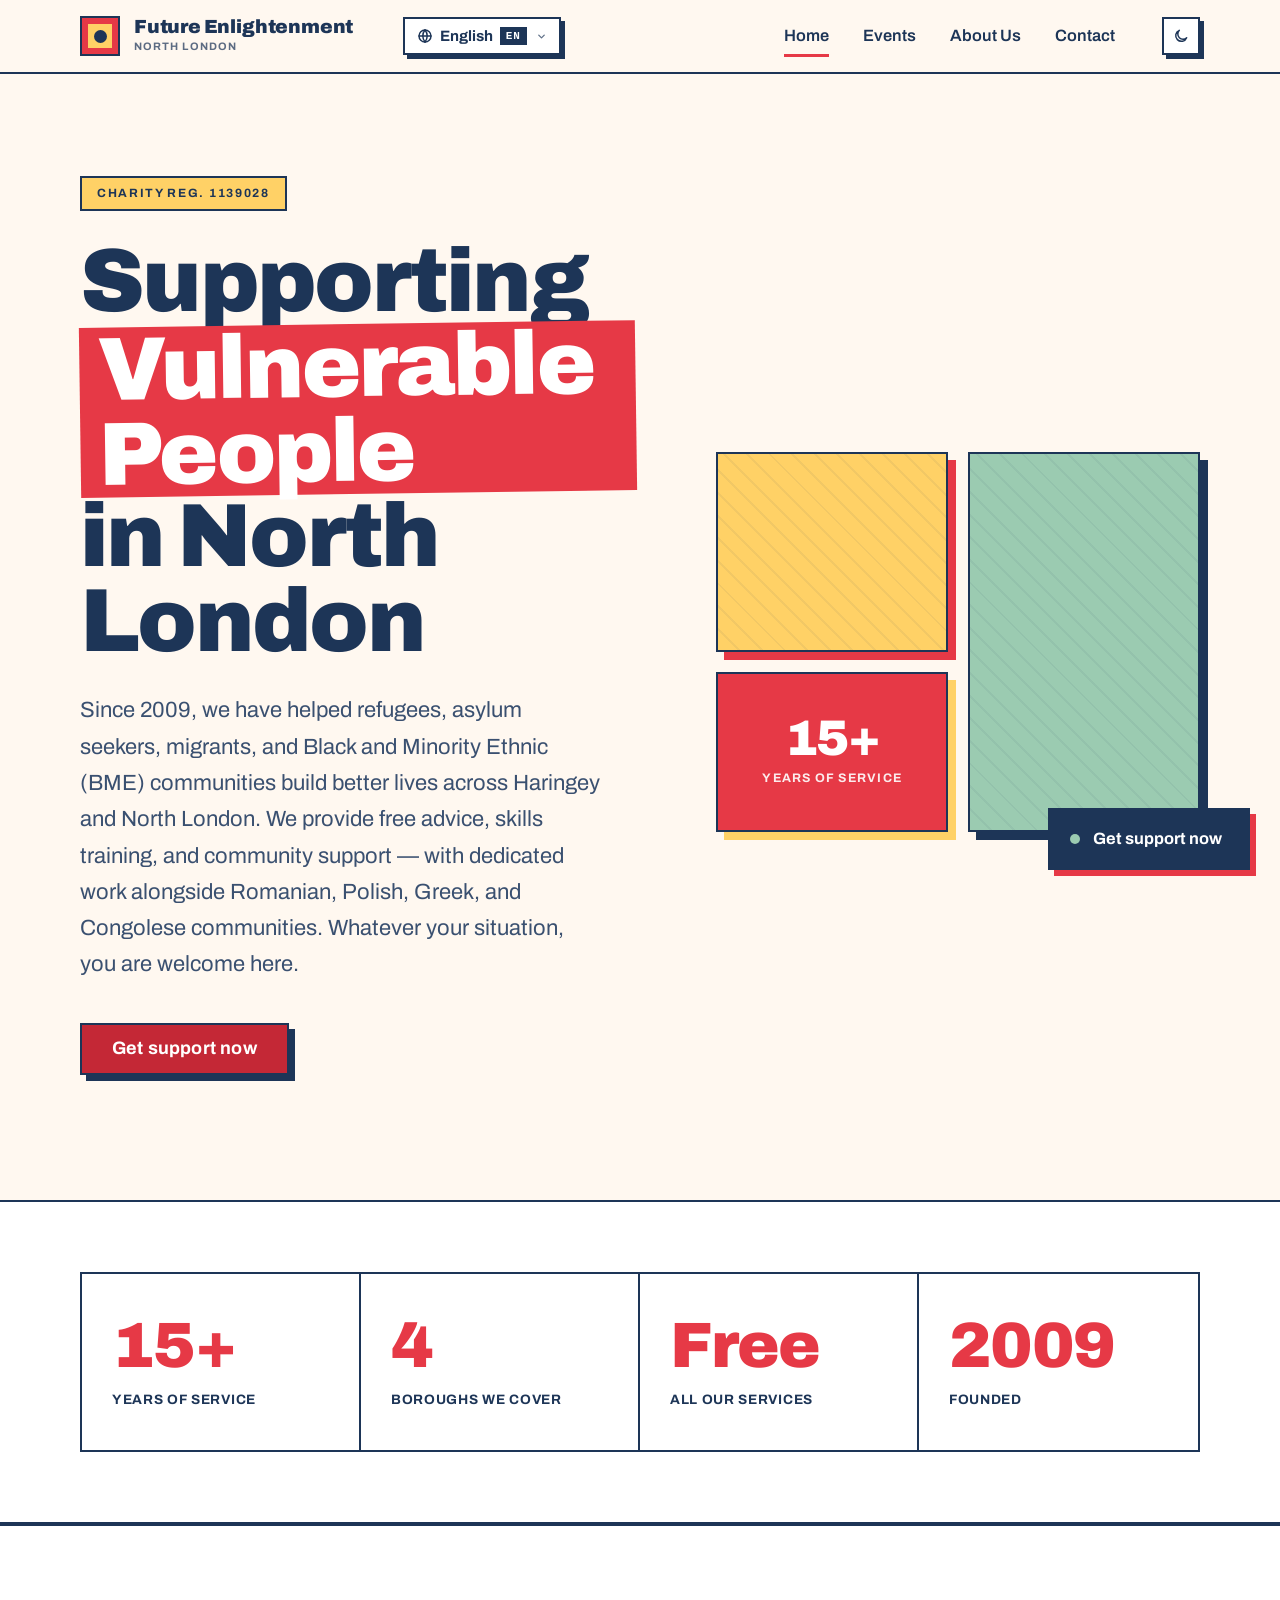
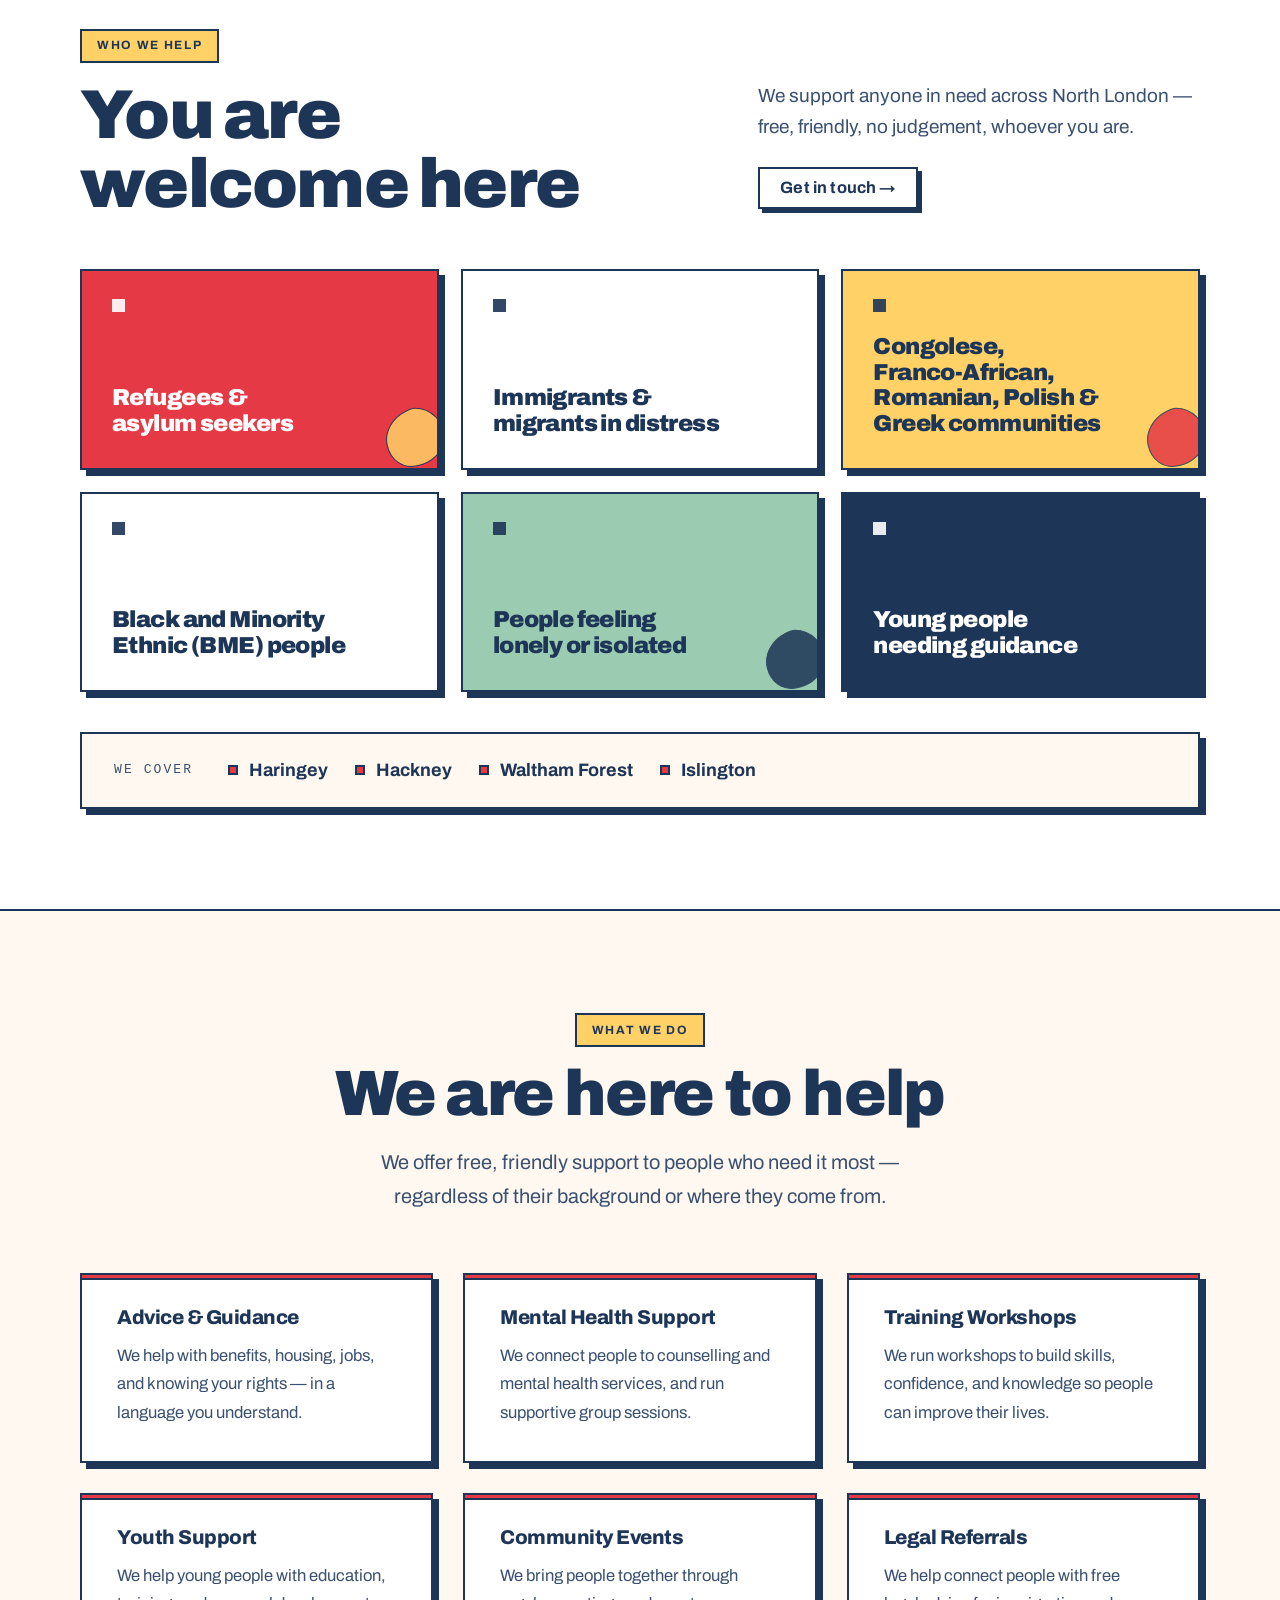
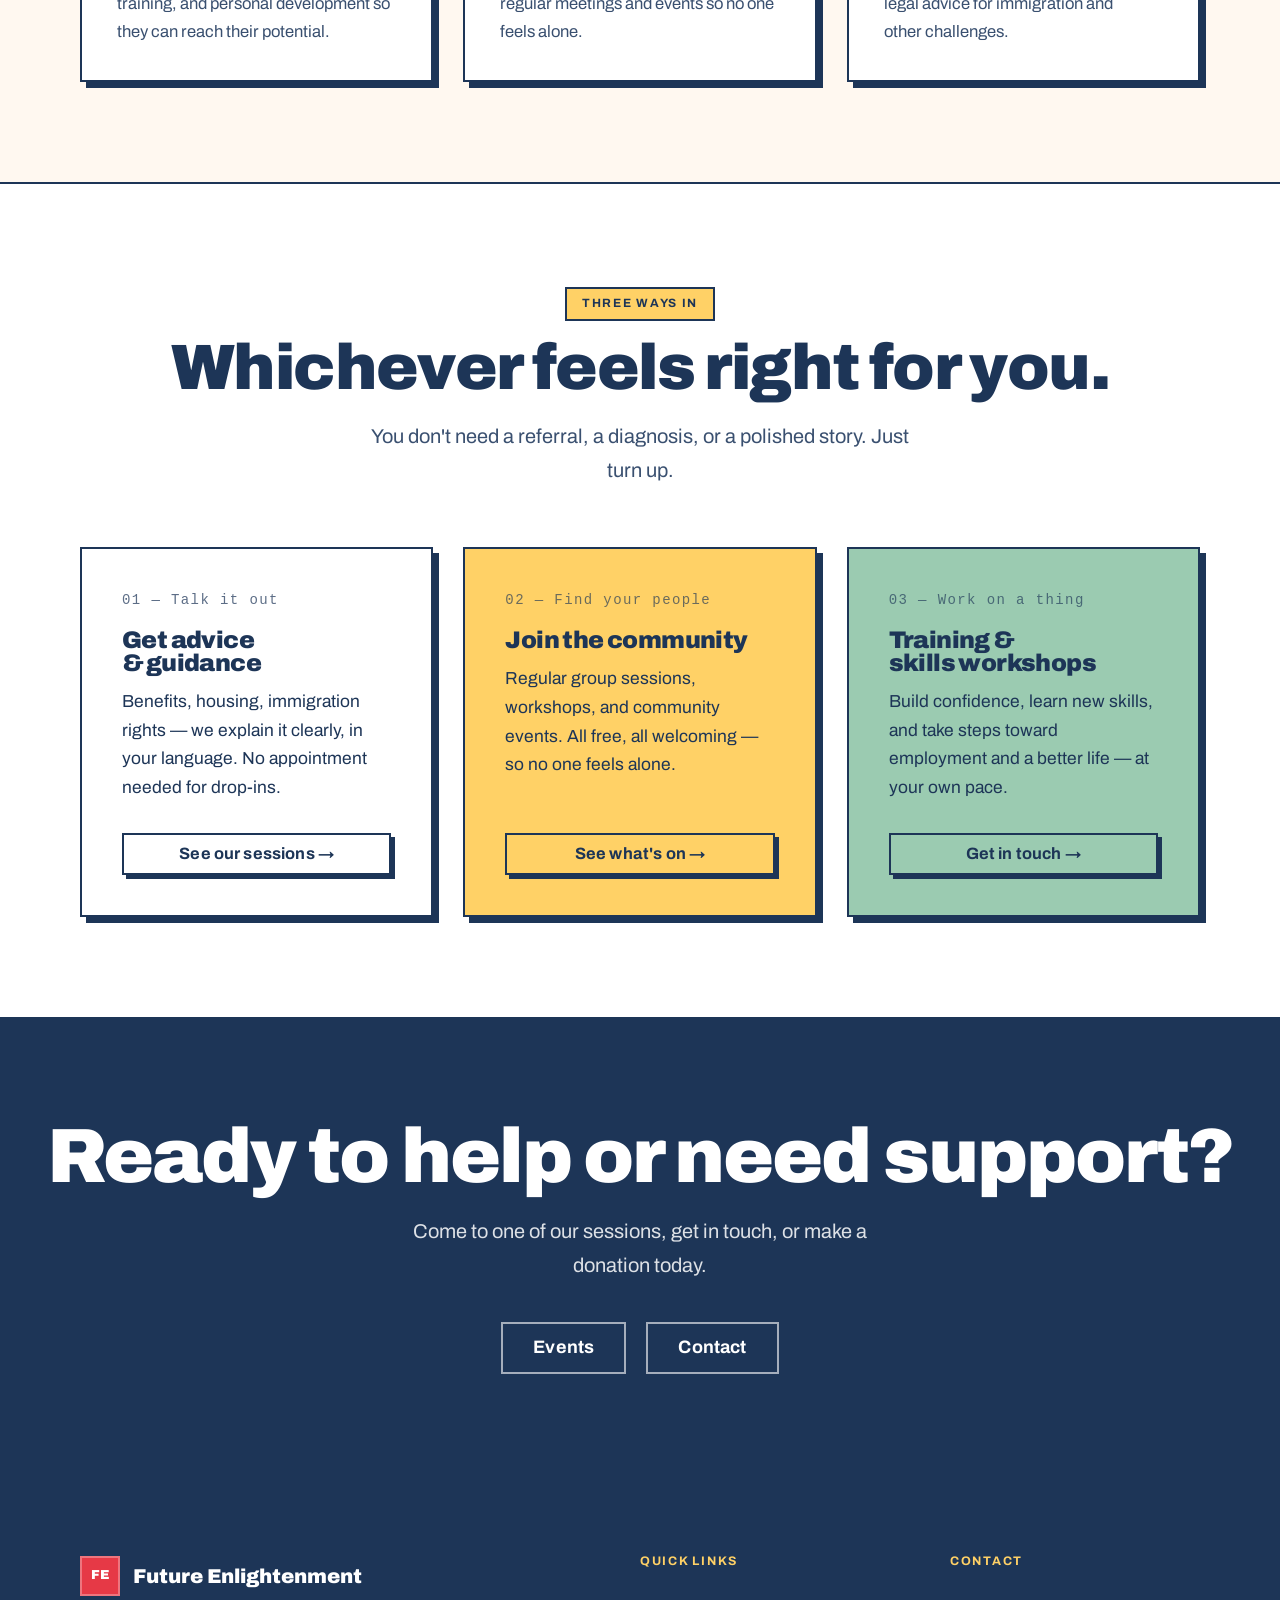
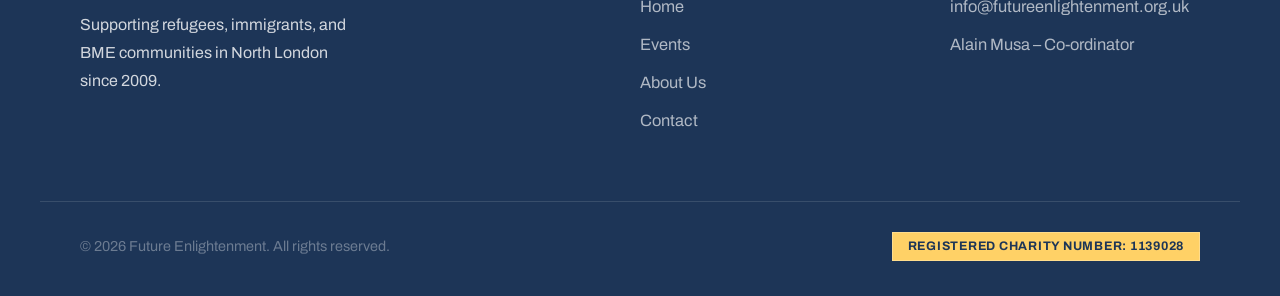
==== commit 01a0c8a6: "Fix mobile horizontal overflow: nav gap, lang panel, sticky button - Reduce .nav-left gap to 0.75rem" ====
--- a/index.html
+++ b/index.html
@@ -8,7 +8,7 @@
   <link rel="preconnect" href="https://fonts.googleapis.com" />
   <link rel="preconnect" href="https://fonts.gstatic.com" crossorigin />
   <link href="https://fonts.googleapis.com/css2?family=Archivo:wght@400;600;700;800;900&display=swap" rel="stylesheet" />
-  <link rel="stylesheet" href="css/style.css?v=4" />
+  <link rel="stylesheet" href="css/style.css?v=5" />
 </head>
 <body>
   <a class="skip-link" href="#main-content">Skip to main content</a>
@@ -283,13 +283,13 @@
             <div class="help-card-num" style="color:var(--on-warm);opacity:0.65;" data-i18n="home_ways_2_num">02 — Find your people</div>
             <h3 data-i18n="home_ways_2_title">Join the community</h3>
             <p data-i18n="home_ways_2_text">Regular group sessions, workshops, and community events. All free, all welcoming — so no one feels alone.</p>
-            <a href="events.html" class="btn btn-ghost btn-sm" style="border-color:var(--ink);color:var(--ink);" data-i18n="home_ways_2_btn">See what's on →</a>
+            <a href="events.html" class="btn btn-ghost btn-sm" style="border-color:var(--on-warm);color:var(--on-warm);" data-i18n="home_ways_2_btn">See what's on →</a>
           </div>
           <div class="help-card" style="background:var(--mint);color:var(--on-warm);">
             <div class="help-card-num" style="color:var(--on-warm);opacity:0.65;" data-i18n="home_ways_3_num">03 — Work on a thing</div>
             <h3 data-i18n="home_ways_3_title">Training &amp; skills workshops</h3>
             <p data-i18n="home_ways_3_text">Build confidence, learn new skills, and take steps toward employment and a better life — at your own pace.</p>
-            <a href="contact.html" class="btn btn-ghost btn-sm" style="border-color:var(--ink);color:var(--ink);" data-i18n="home_ways_3_btn">Get in touch →</a>
+            <a href="contact.html" class="btn btn-ghost btn-sm" style="border-color:var(--on-warm);color:var(--on-warm);" data-i18n="home_ways_3_btn">Get in touch →</a>
           </div>
         </div>
       </div>
--- a/css/style.css
+++ b/css/style.css
@@ -45,6 +45,7 @@
   color: var(--ink);
   line-height: 1.6;
   -webkit-font-smoothing: antialiased;
+  overflow-x: hidden;
 }
 img { max-width: 100%; display: block; }
 a { color: inherit; }
@@ -171,7 +172,7 @@
   gap: 1.5rem; min-height: 72px;
 }
 .nav-left {
-  display: flex; align-items: center; gap: 0.65rem; flex-shrink: 0;
+  display: flex; align-items: center; gap: 2.5rem; flex-shrink: 0;
 }
 .nav-brand {
   display: flex; align-items: center; gap: 0.7rem;
@@ -367,10 +368,11 @@
   }
   .nav-link::after { display: none; }
   .nav-hamburger { display: inline-flex; }
+  .nav-left { gap: 0.75rem; }
   /* Compact lang trigger on mobile: hide native label */
   .lang-native { display: none; }
   .lang-trigger { padding: 0 10px; gap: 6px; }
-  .lang-panel { left: 0; right: auto; min-width: 260px; }
+  .lang-panel { right: 0; left: auto; min-width: 260px; max-width: calc(100vw - 1.25rem); }
   .lang-banner-text { min-width: 0; flex: 1 1 100%; order: 2; }
   .lang-banner-actions { flex-wrap: wrap; }
 }
@@ -1268,7 +1270,7 @@
   100% { box-shadow: 0 0 0 0 rgba(155,203,177,0); }
 }
 @media (max-width: 600px) {
-  .sticky-help { right: 1rem; bottom: 1rem; font-size: 0.78rem; }
+  .sticky-help { right: 1rem; bottom: 1rem; font-size: 0.78rem; max-width: calc(100vw - 2rem); box-sizing: border-box; }
 }
 
 /* ==============================================
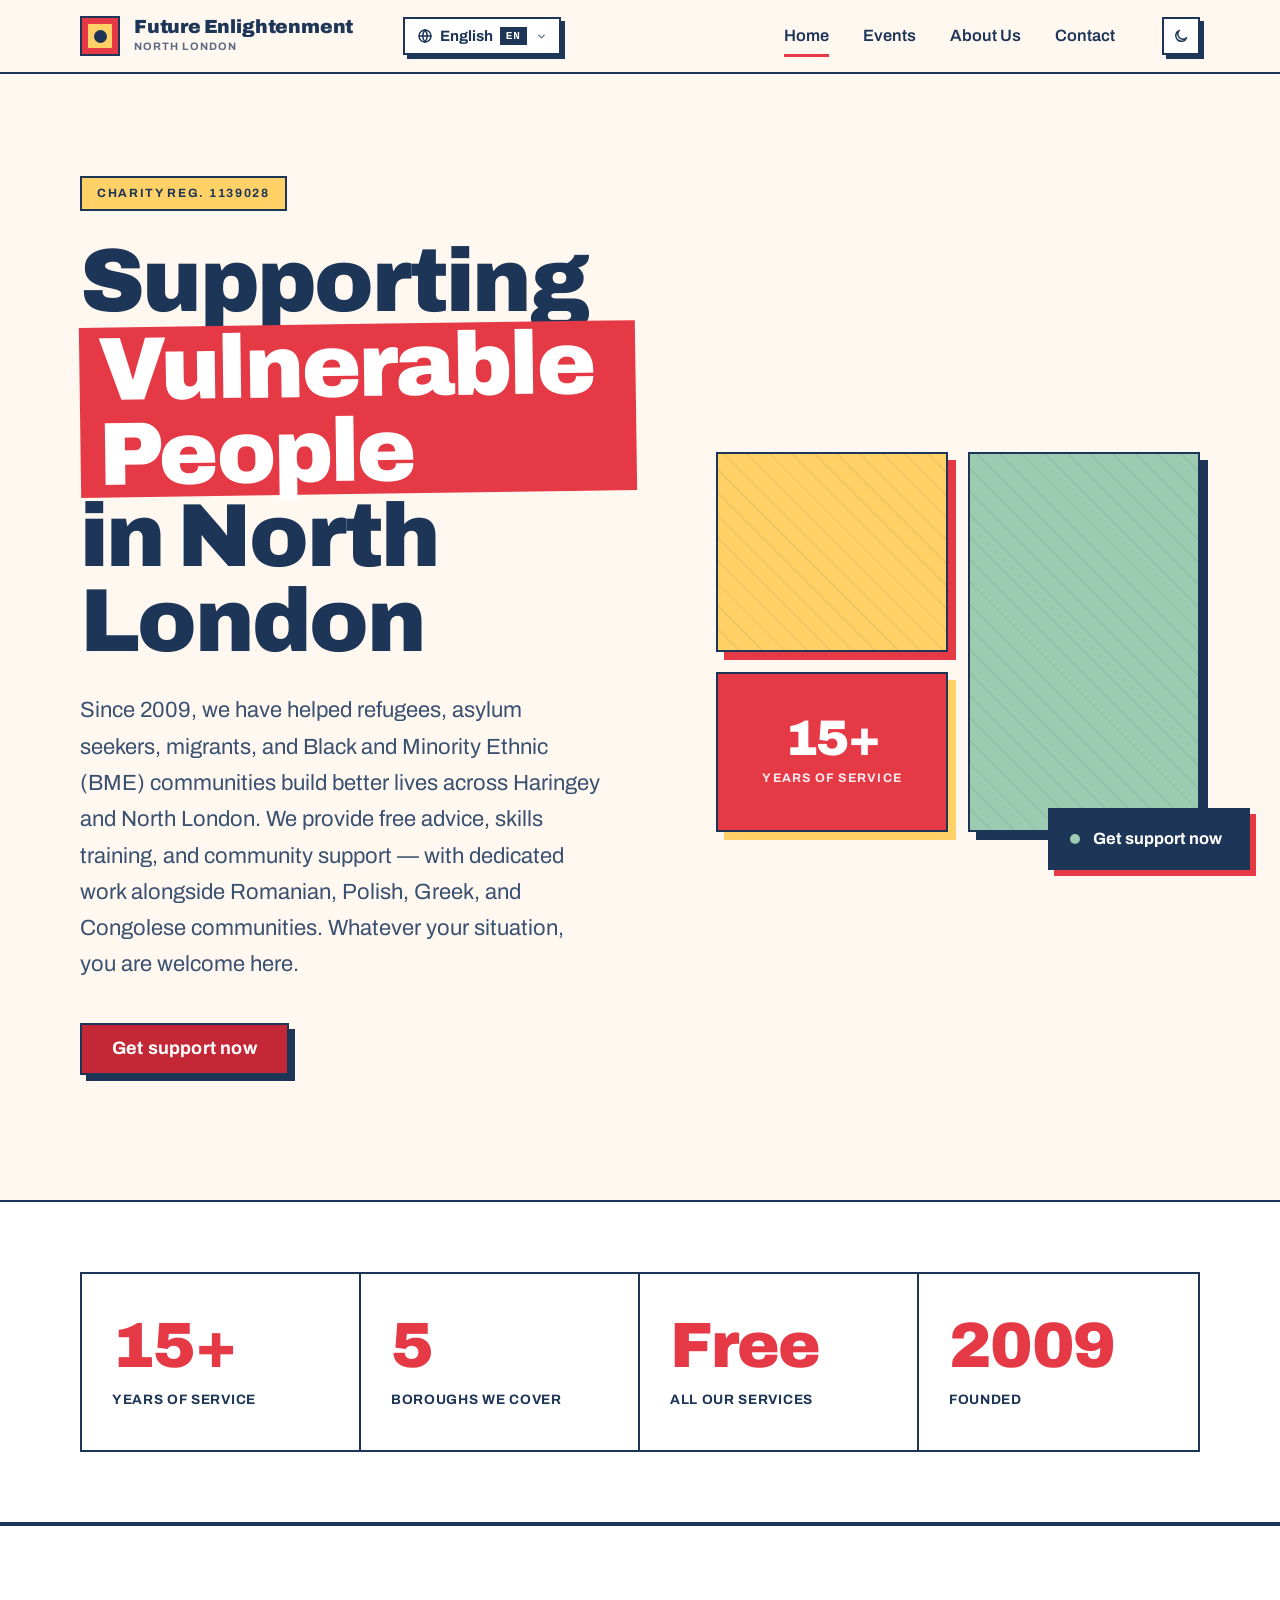
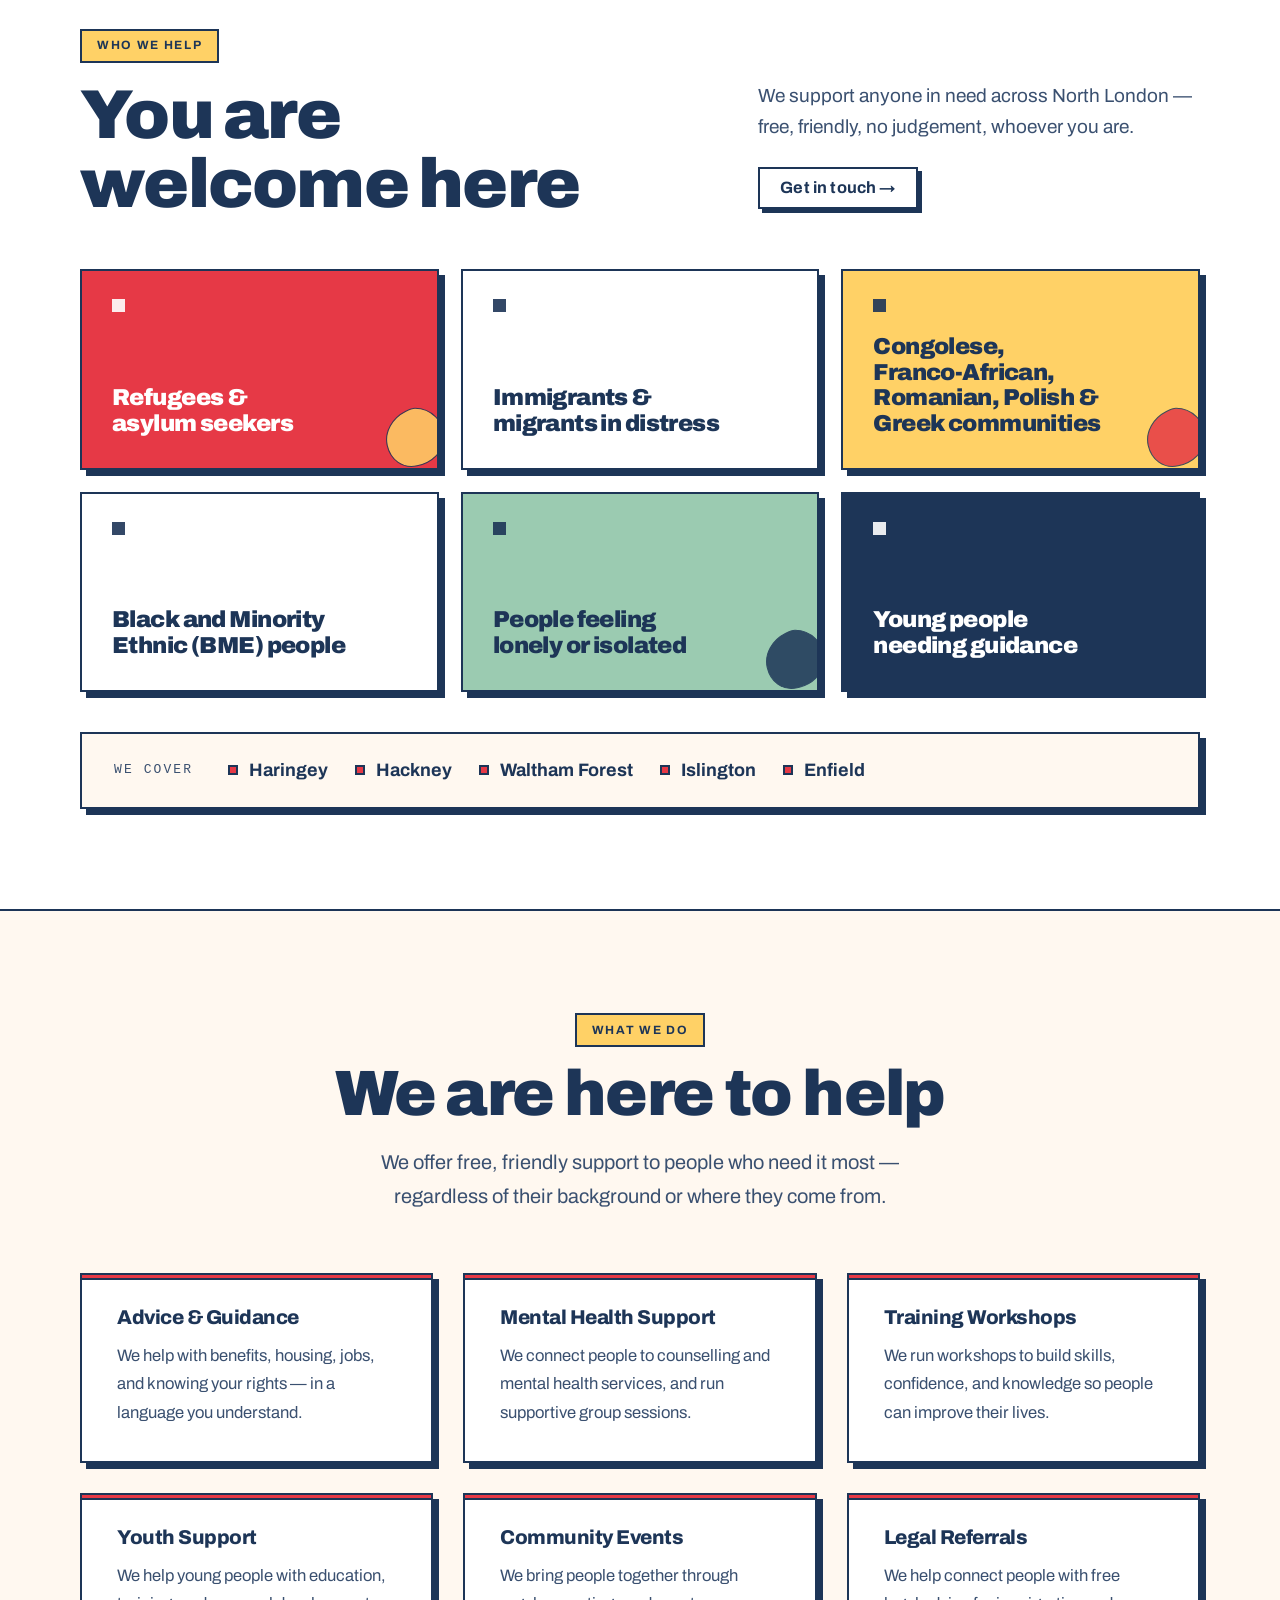
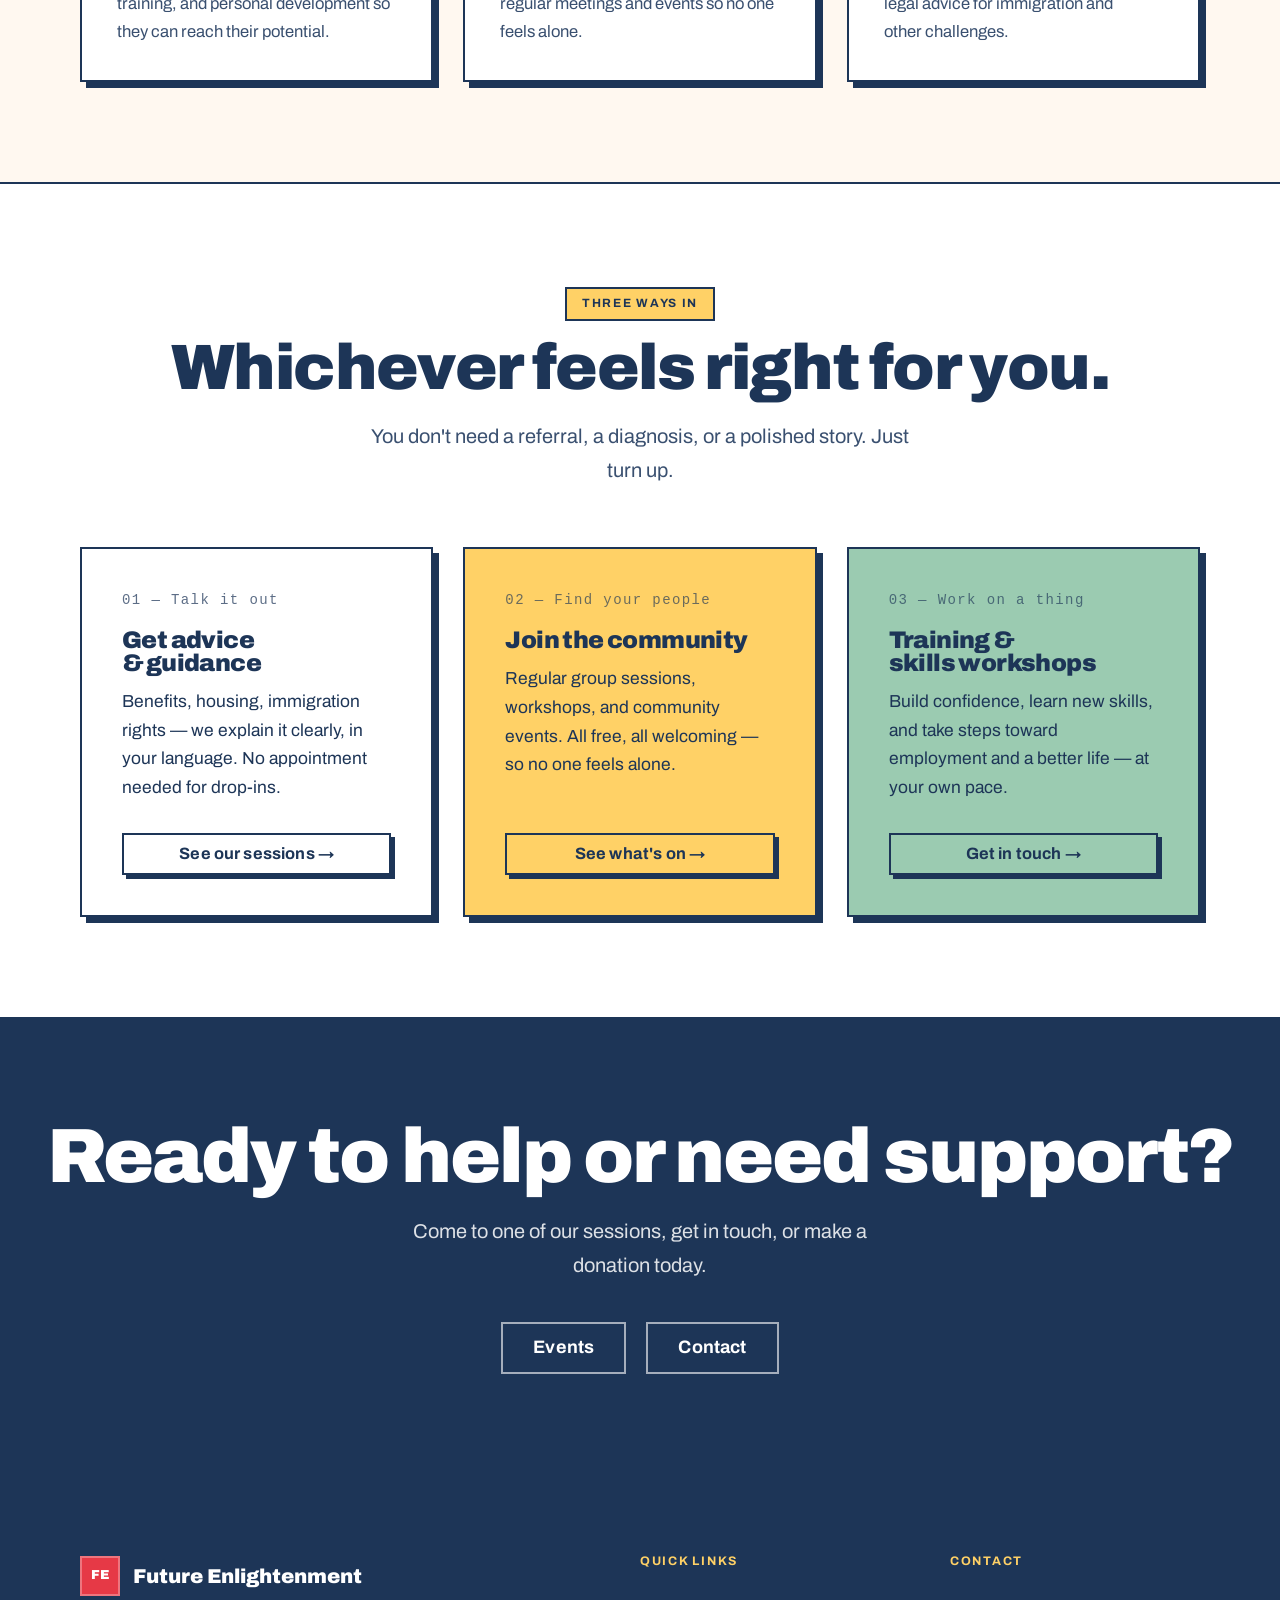
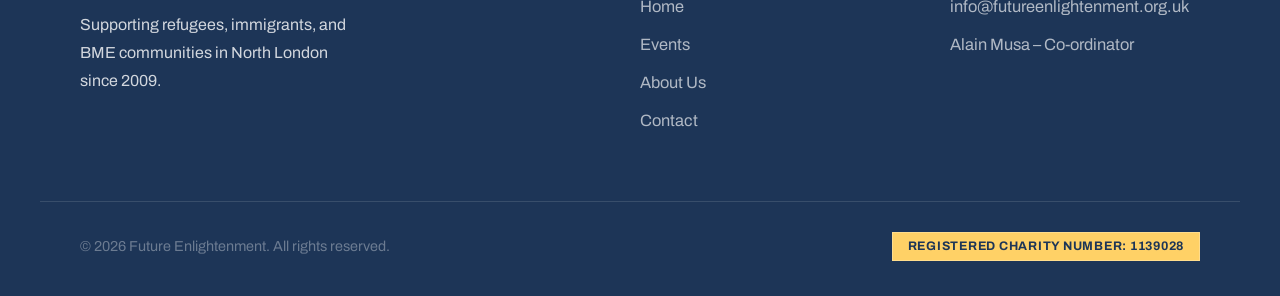
==== commit 02f58afd: "Add Enfield borough and update Why We Exist section with client copy - Add Enfield as 5th borough on" ====
--- a/index.html
+++ b/index.html
@@ -8,7 +8,7 @@
   <link rel="preconnect" href="https://fonts.googleapis.com" />
   <link rel="preconnect" href="https://fonts.gstatic.com" crossorigin />
   <link href="https://fonts.googleapis.com/css2?family=Archivo:wght@400;600;700;800;900&display=swap" rel="stylesheet" />
-  <link rel="stylesheet" href="css/style.css?v=5" />
+  <link rel="stylesheet" href="css/style.css?v=8" />
 </head>
 <body>
   <a class="skip-link" href="#main-content">Skip to main content</a>
@@ -221,6 +221,7 @@
             <span class="who-coverage-item"><span class="who-dot" aria-hidden="true"></span>Hackney</span>
             <span class="who-coverage-item"><span class="who-dot" aria-hidden="true"></span>Waltham Forest</span>
             <span class="who-coverage-item"><span class="who-dot" aria-hidden="true"></span>Islington</span>
+            <span class="who-coverage-item"><span class="who-dot" aria-hidden="true"></span>Enfield</span>
           </div>
         </div>
 
--- a/css/style.css
+++ b/css/style.css
@@ -38,7 +38,7 @@
 
 /* ---- RESET ---- */
 *, *::before, *::after { box-sizing: border-box; margin: 0; padding: 0; }
-html { scroll-behavior: smooth; font-size: 20px; }
+html { scroll-behavior: smooth; font-size: 20px; overflow-x: hidden; }
 body {
   font-family: var(--font-b);
   background: var(--bg);
@@ -368,13 +368,16 @@
   }
   .nav-link::after { display: none; }
   .nav-hamburger { display: inline-flex; }
-  .nav-left { gap: 0.75rem; }
+  .nav-left { gap: 0.75rem; flex-shrink: 1; min-width: 0; }
   /* Compact lang trigger on mobile: hide native label */
   .lang-native { display: none; }
   .lang-trigger { padding: 0 10px; gap: 6px; }
-  .lang-panel { right: 0; left: auto; min-width: 260px; max-width: calc(100vw - 1.25rem); }
+  .lang-panel { position: fixed; top: 72px; left: 0; right: 0; min-width: auto; max-width: none; }
   .lang-banner-text { min-width: 0; flex: 1 1 100%; order: 2; }
   .lang-banner-actions { flex-wrap: wrap; }
+}
+@media (max-width: 540px) {
+  .brand-name-wrap { display: none; }
 }
 @media (max-width: 640px) {
   .main-nav { padding: 0 1.25rem; }
@@ -483,10 +486,10 @@
 }
 @media (max-width: 720px) {
   .stats-grid { grid-template-columns: 1fr 1fr; }
-  .stat-item { border-right: none; border-bottom: 2px solid var(--ink); }
+  .stat-item { border-right: none; border-bottom: 2px solid var(--ink); padding: 1.25rem 1rem; }
   .stat-item:nth-child(odd) { border-right: 2px solid var(--ink); }
   .stat-item:nth-last-child(-n+2) { border-bottom: none; }
-  .stat-number { font-size: 2rem; }
+  .stat-number { font-size: clamp(1.2rem, 5vw, 2rem); word-break: break-word; overflow-wrap: break-word; }
 }
 
 /* ==============================================
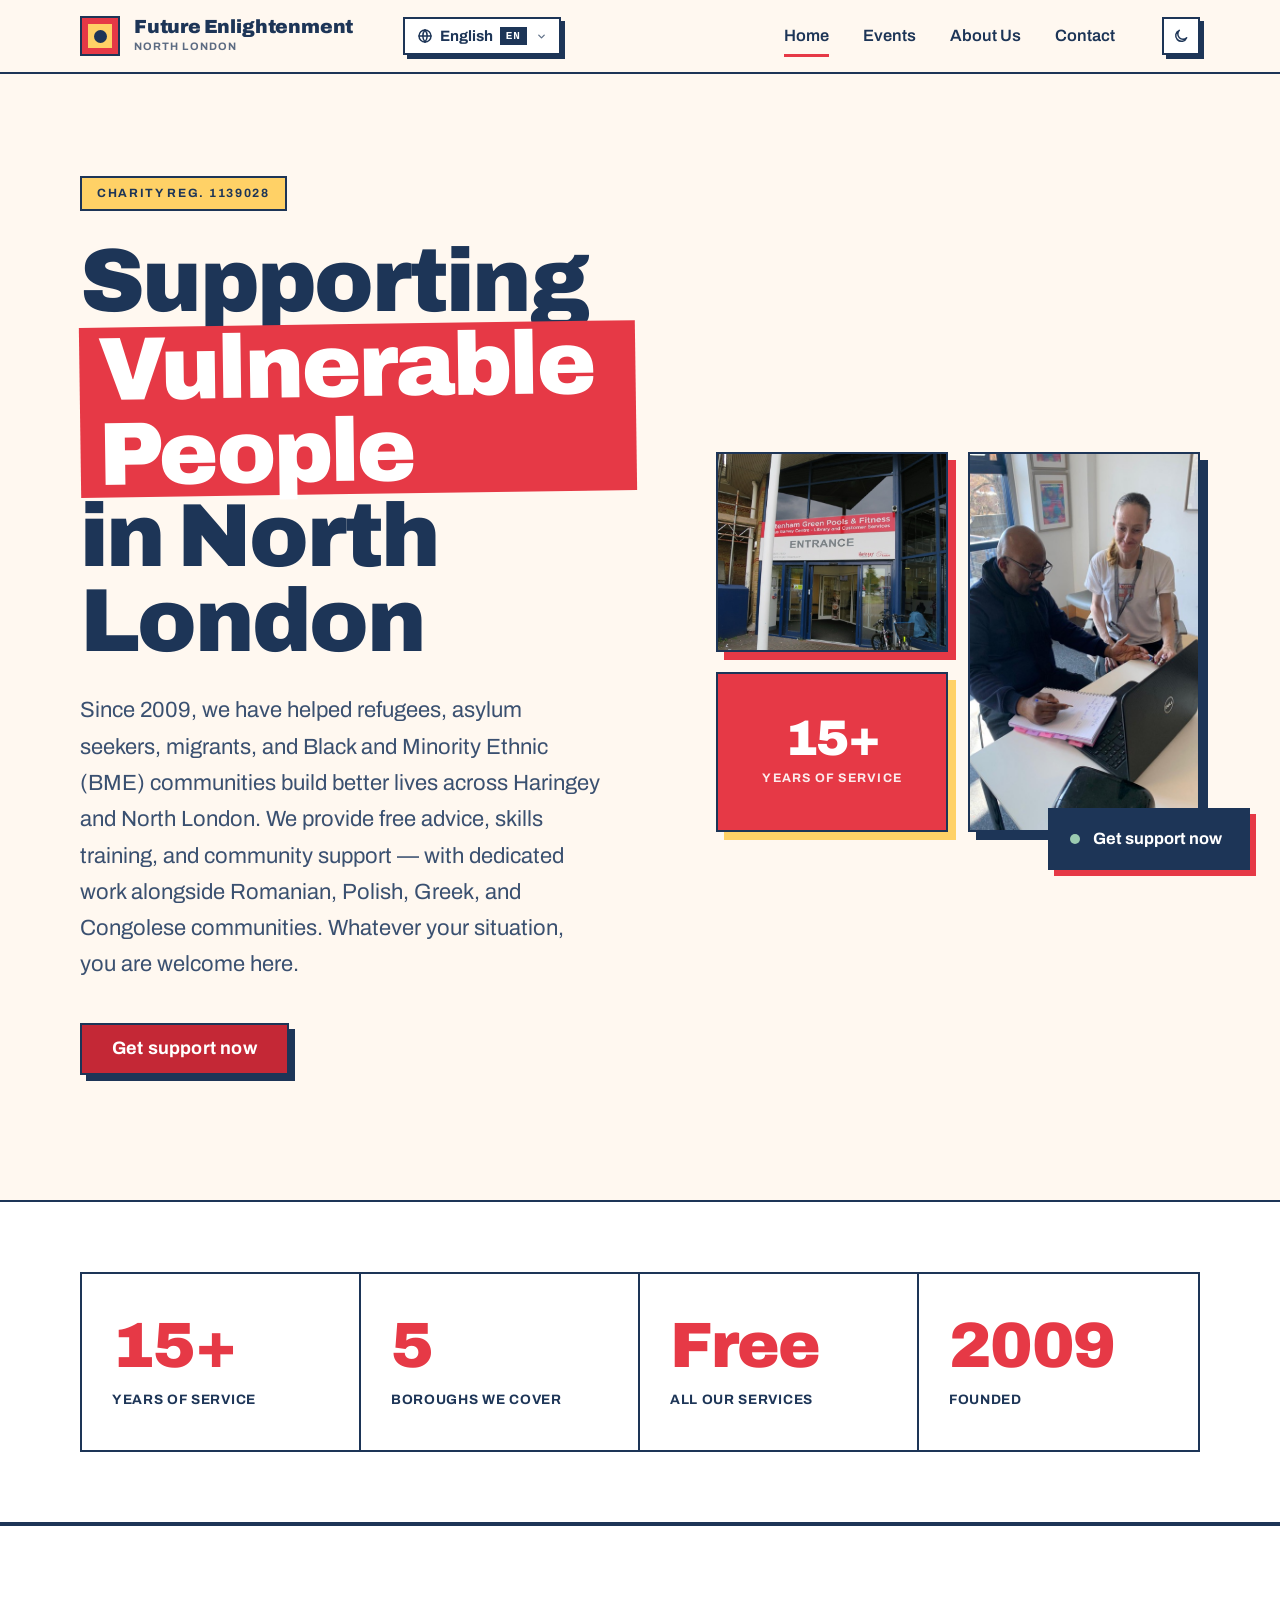
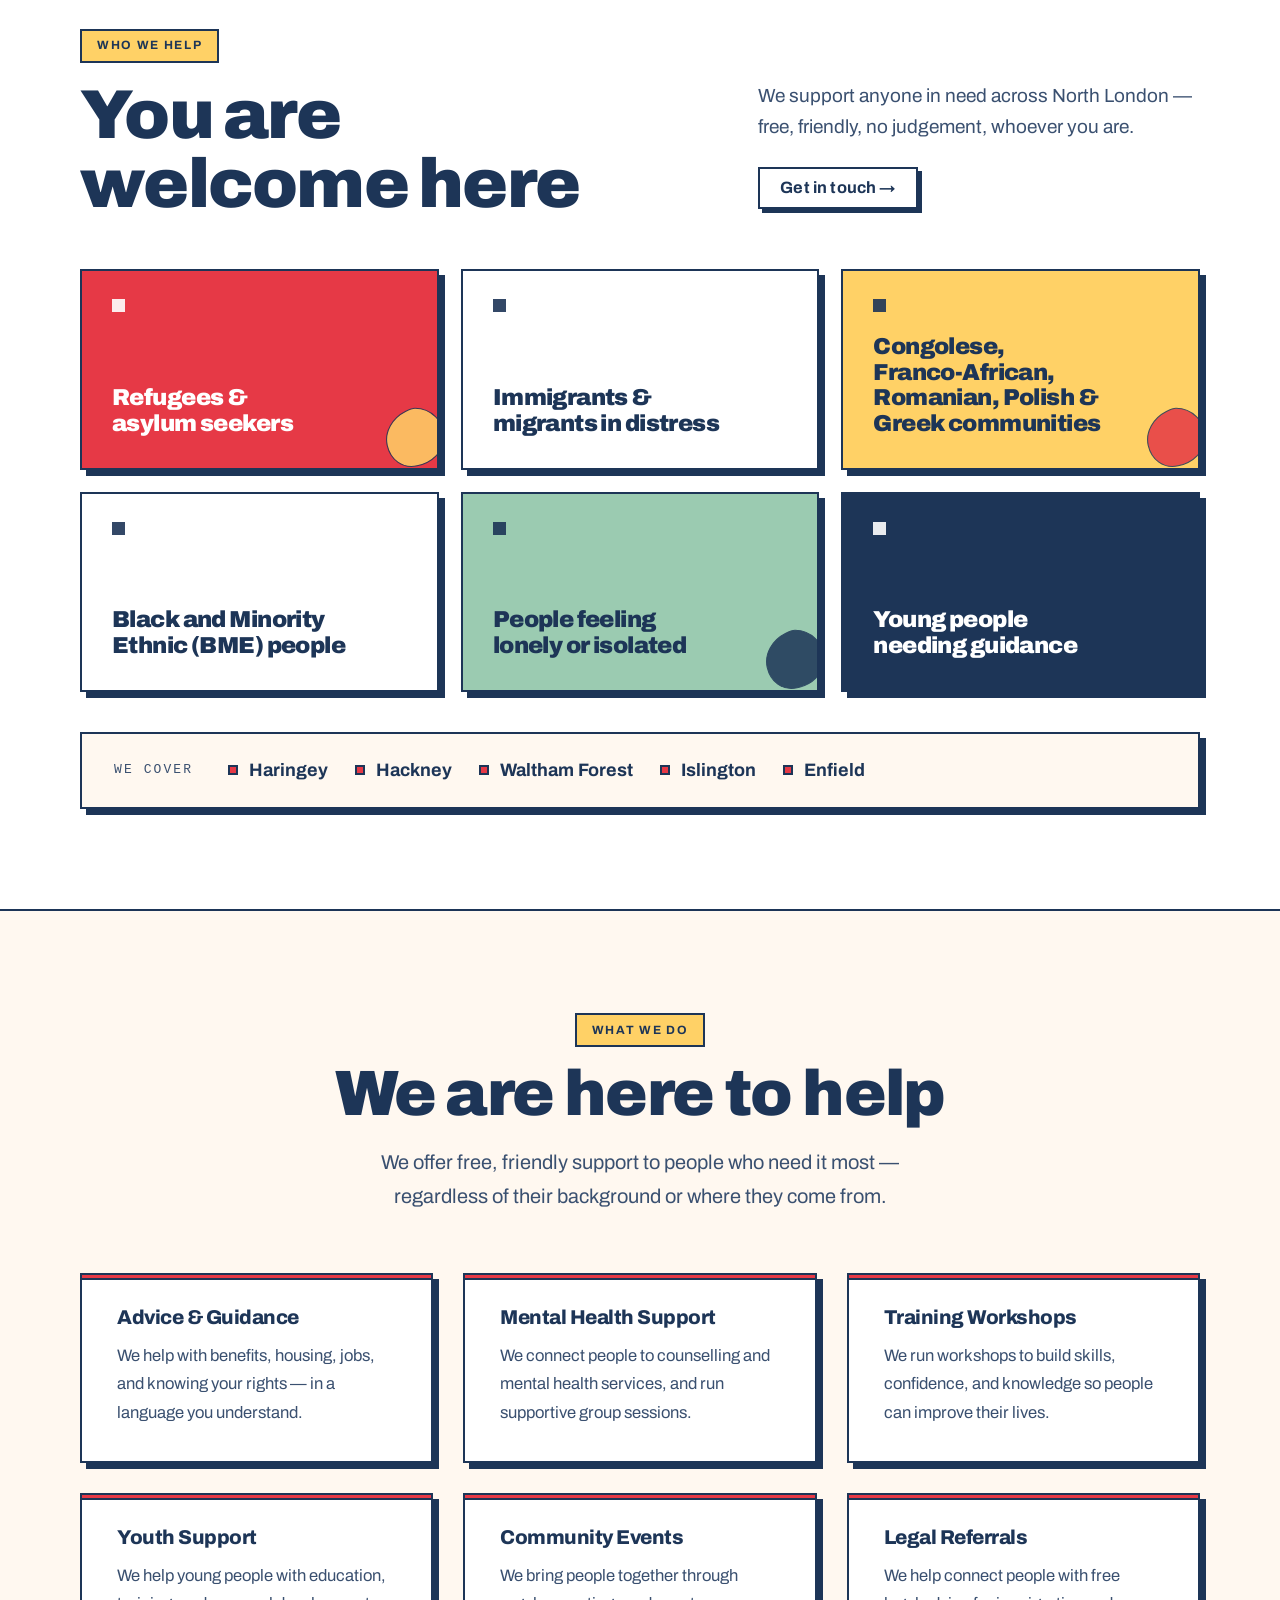
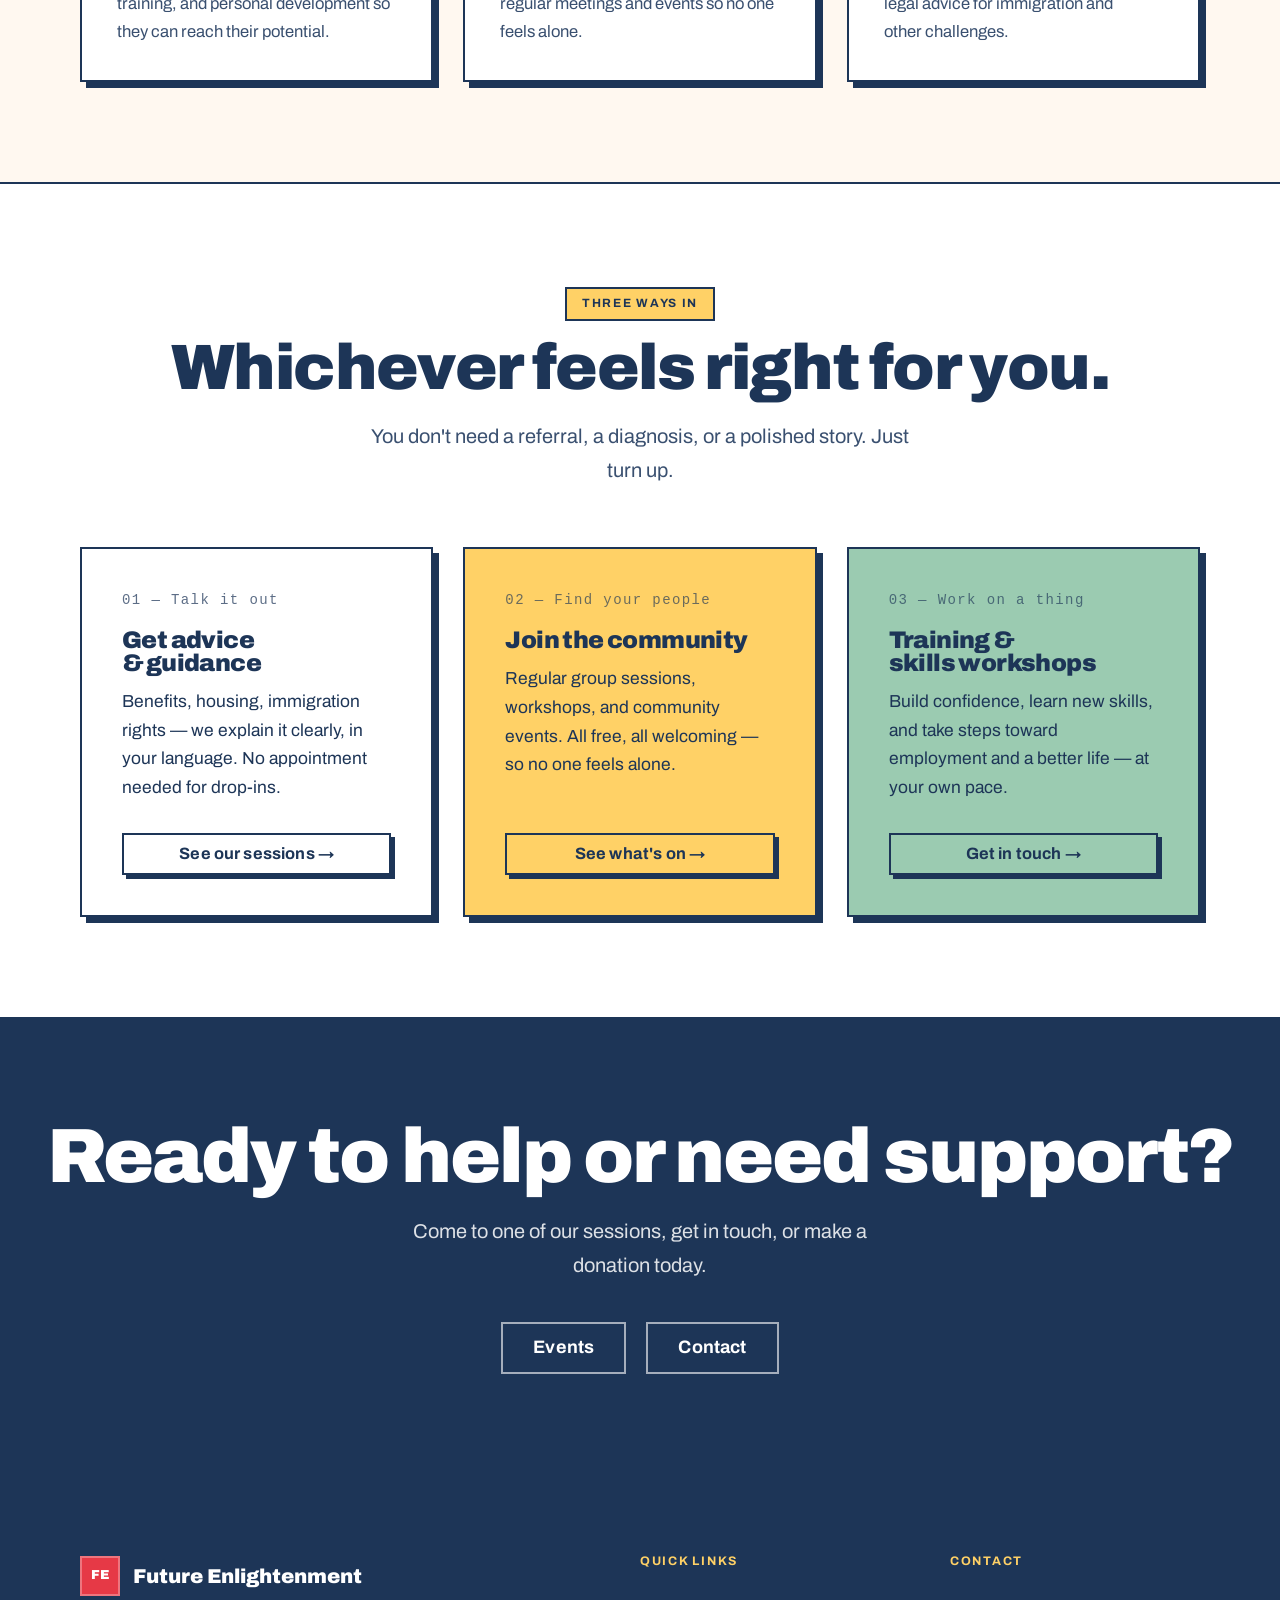
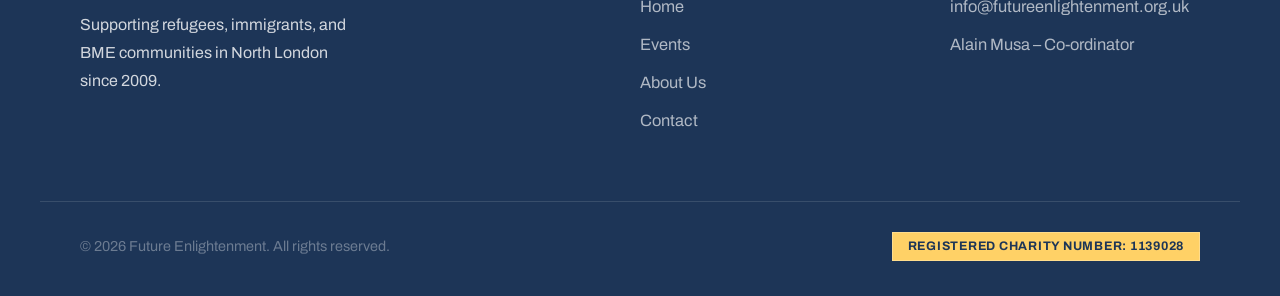
==== commit 61747c1b: "Add real photos to events gallery and home page hero - Replace Unsplash placeholders in events galle" ====
--- a/index.html
+++ b/index.html
@@ -8,7 +8,7 @@
   <link rel="preconnect" href="https://fonts.googleapis.com" />
   <link rel="preconnect" href="https://fonts.gstatic.com" crossorigin />
   <link href="https://fonts.googleapis.com/css2?family=Archivo:wght@400;600;700;800;900&display=swap" rel="stylesheet" />
-  <link rel="stylesheet" href="css/style.css?v=8" />
+  <link rel="stylesheet" href="css/style.css?v=9" />
 </head>
 <body>
   <a class="skip-link" href="#main-content">Skip to main content</a>
@@ -110,8 +110,12 @@
           </div>
         </div>
         <div class="hero-art" aria-hidden="true">
-          <div class="hero-tile hero-tile-1"></div>
-          <div class="hero-tile hero-tile-2"></div>
+          <div class="hero-tile hero-tile-1">
+            <img src="images/mar-g-lib.jpeg" alt="Marcus Garvey Library, Tottenham Green" class="hero-tile-img" />
+          </div>
+          <div class="hero-tile hero-tile-2">
+            <img src="images/fe-ad.jpeg" alt="One-to-one advice session at Future Enlightenment" class="hero-tile-img" />
+          </div>
           <div class="hero-tile hero-tile-3">
             <div class="hero-tile-num">15+</div>
             <div class="hero-tile-lbl" data-i18n="home_stat1_l">Years of service</div>
--- a/css/style.css
+++ b/css/style.css
@@ -438,9 +438,10 @@
   justify-content: center; align-items: center;
   box-shadow: 8px 8px 0 var(--butter);
 }
-.hero-tile-1::before, .hero-tile-2::before {
-  content: ''; position: absolute; inset: 0;
-  background-image: repeating-linear-gradient(45deg, transparent 0 14px, var(--stripe) 14px 16px);
+.hero-tile-img {
+  position: absolute; inset: 0;
+  width: 100%; height: 100%;
+  object-fit: cover; display: block;
 }
 .hero-tile-num {
   font-family: var(--font-d); font-weight: 900; font-size: 2.5rem;
